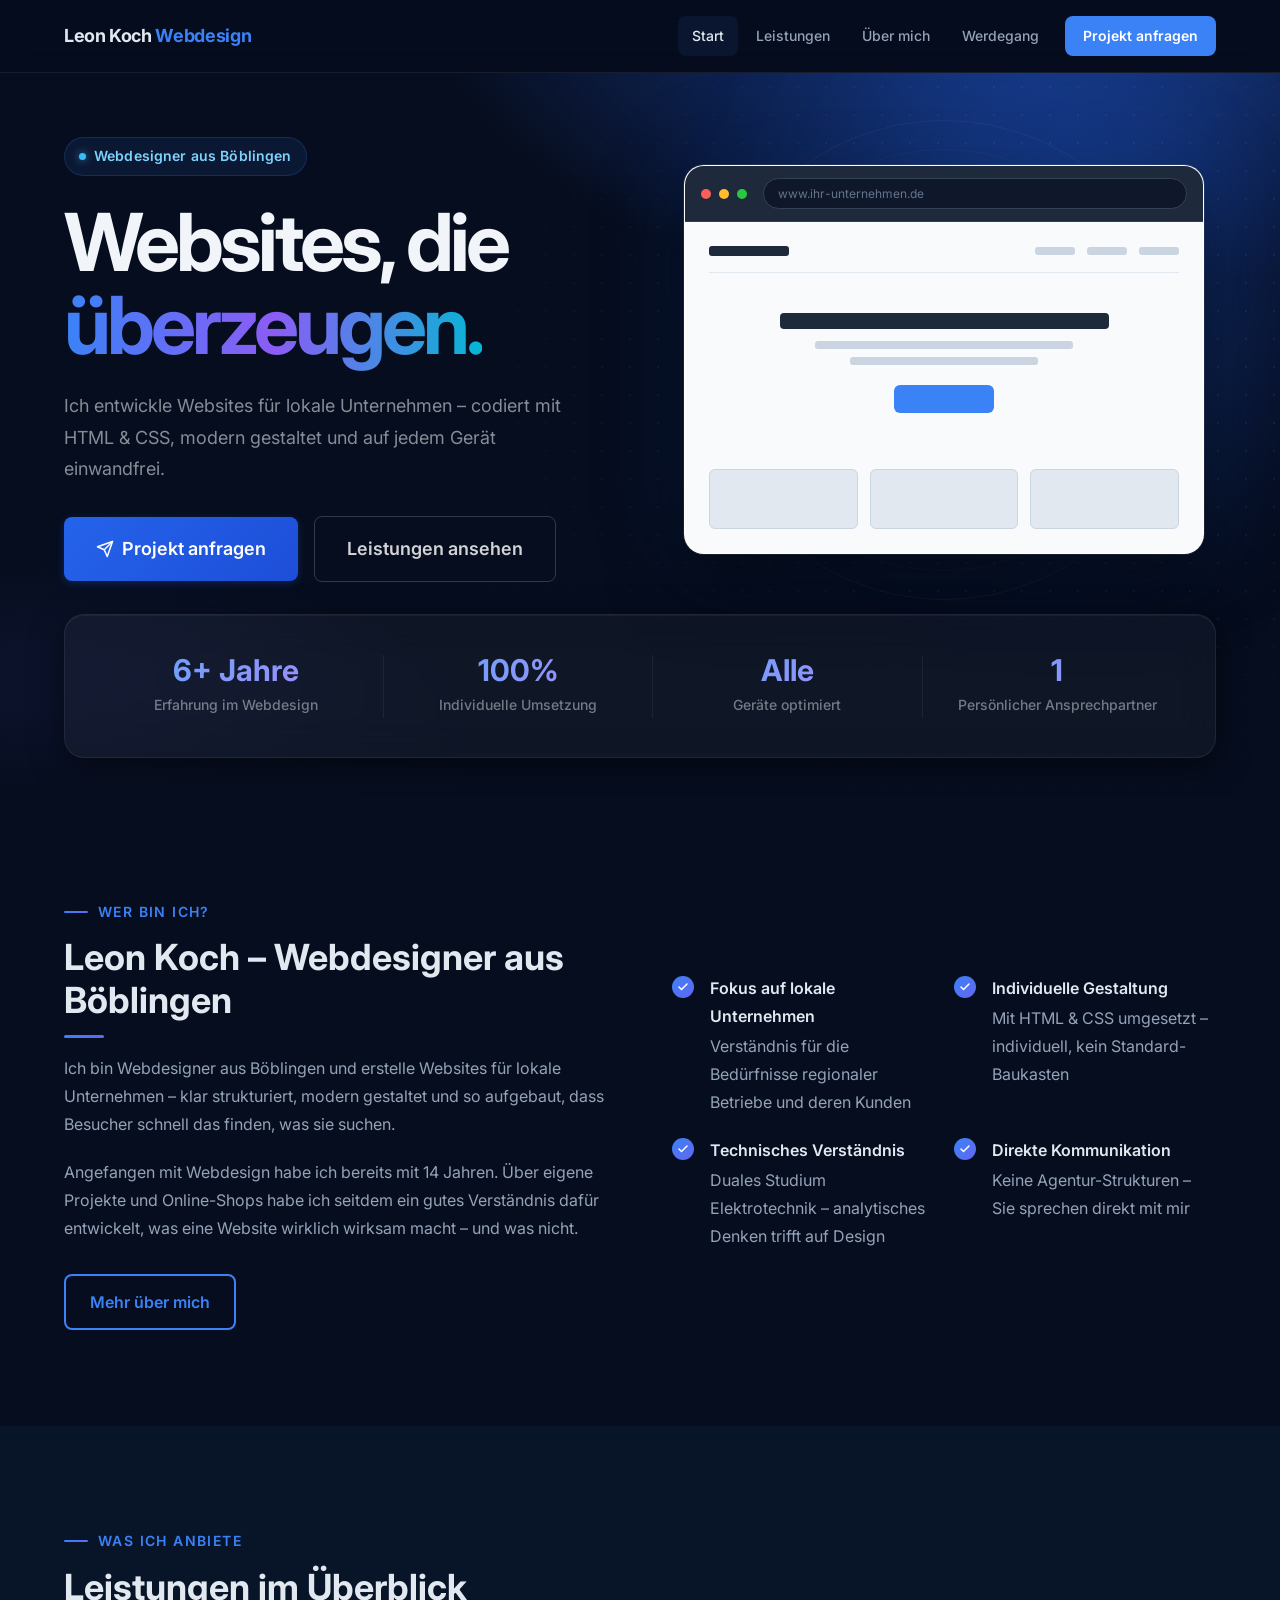
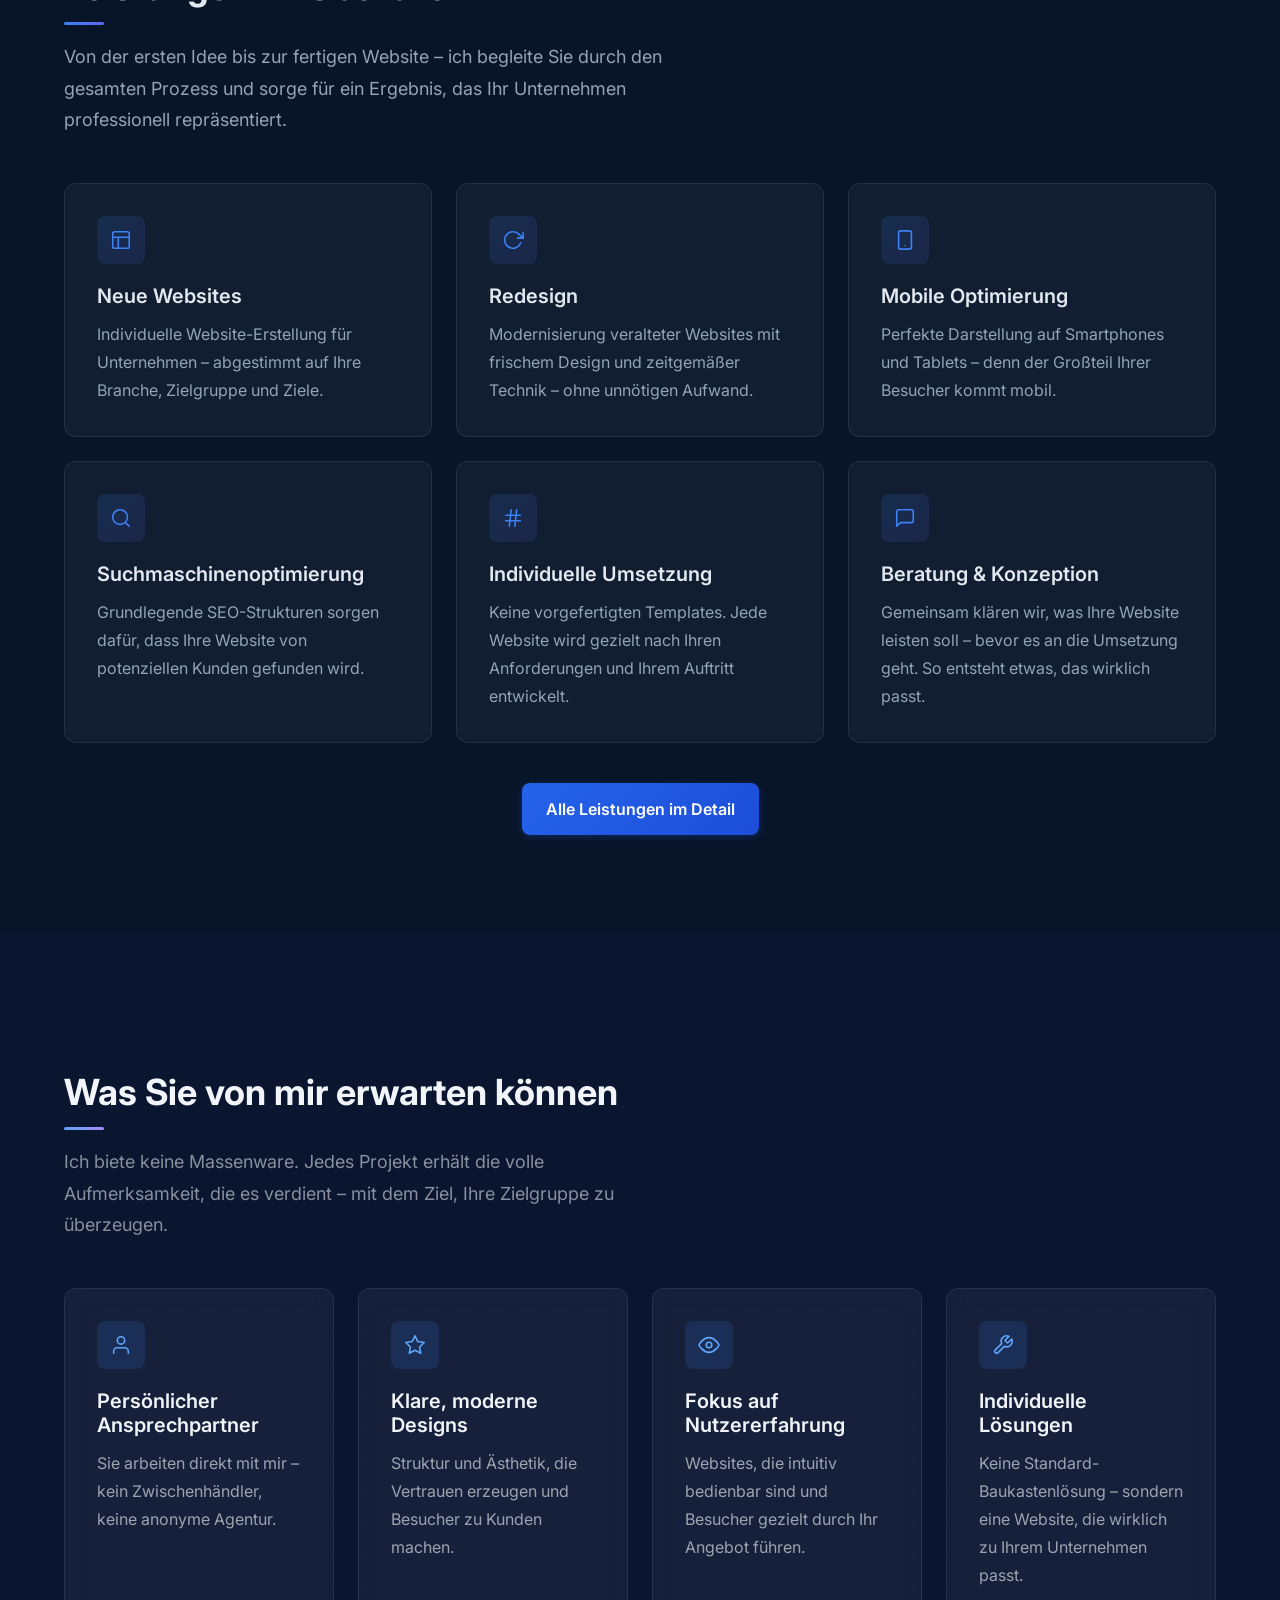
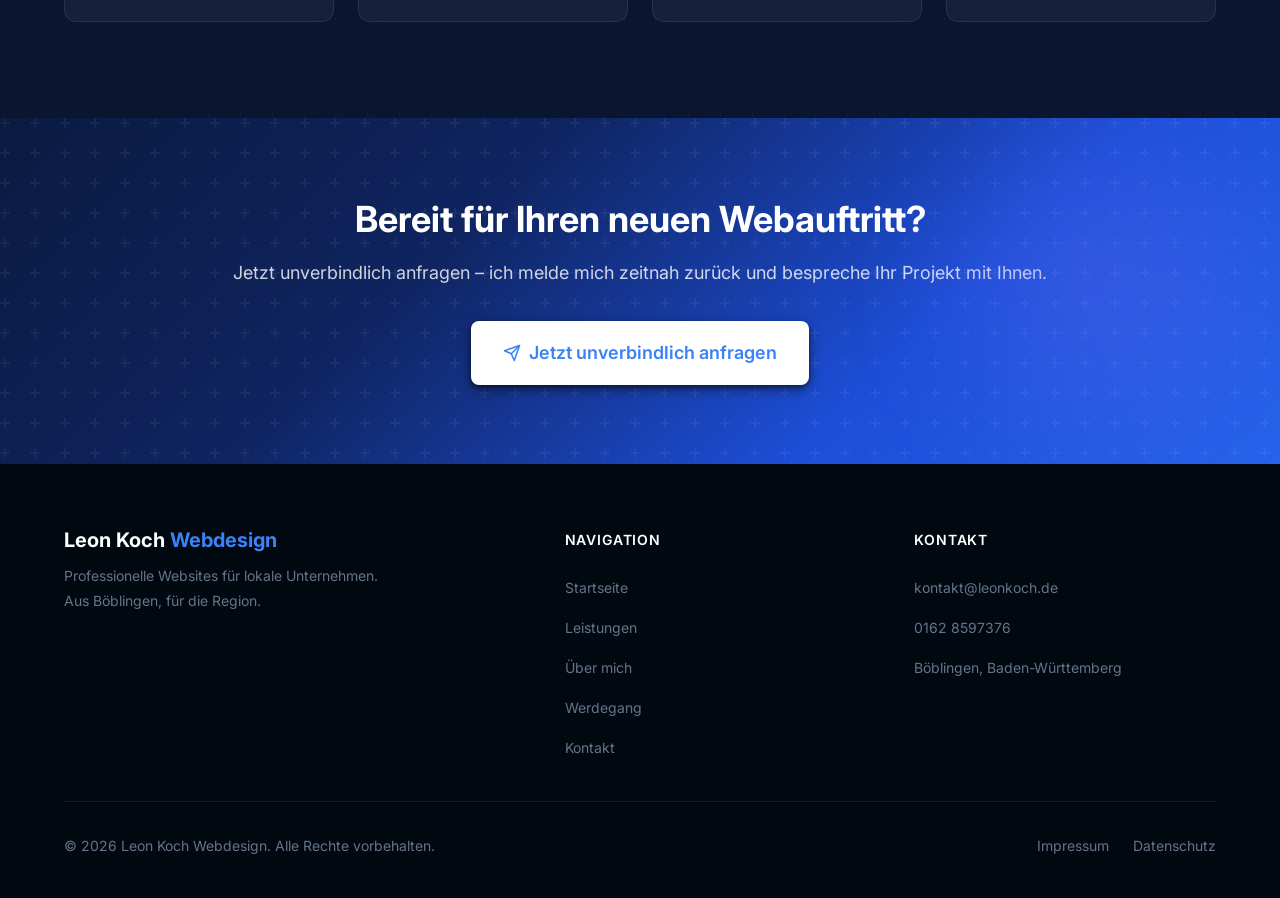
==== index.html @ 3aabf352 "Legal cleanup, soften marketing claims, update footer year Impressum: - TMG -> DDG (§5, §7, §§8-10) " ====
<!DOCTYPE html>
<html lang="de">
<head>
  <meta charset="UTF-8">
  <meta name="viewport" content="width=device-width, initial-scale=1.0">
  <meta name="description" content="Leon Koch Webdesign – Professionelle Websites für lokale Unternehmen aus Böblingen. Individuelle Gestaltung, responsive Design und klare Struktur.">
  <title>Leon Koch Webdesign – Moderne Websites für Unternehmen</title>
  <link rel="preconnect" href="https://fonts.googleapis.com">
  <link rel="preconnect" href="https://fonts.gstatic.com" crossorigin>
  <link href="https://fonts.googleapis.com/css2?family=Inter:wght@400;500;600;700&display=swap" rel="stylesheet">
  <link rel="icon" type="image/svg+xml" href="favicon.svg">
  <link rel="stylesheet" href="css/style.css">
</head>
<body>

  <a href="#main" class="skip-link">Zum Inhalt springen</a>

  <!-- ===== HEADER ===== -->
  <header class="header">
    <div class="container header__inner">
      <a href="index.html" class="header__logo" aria-label="Leon Koch Webdesign – Startseite">
        Leon Koch <span>Webdesign</span>
      </a>

      <input type="checkbox" id="nav-toggle" class="nav-toggle sr-only">
      <label for="nav-toggle" class="nav-toggle-label" aria-label="Navigation öffnen oder schließen">
        <span></span>
        <span></span>
        <span></span>
      </label>

      <nav class="nav" aria-label="Hauptnavigation">
        <ul class="nav__list">
          <li><a href="index.html"       class="nav__link active">Start</a></li>
          <li><a href="leistungen.html"  class="nav__link">Leistungen</a></li>
          <li><a href="ueber-mich.html"  class="nav__link">Über mich</a></li>
          <li><a href="werdegang.html"   class="nav__link">Werdegang</a></li>
          <li><a href="kontakt.html"     class="nav__link nav__link--cta">Projekt anfragen</a></li>
        </ul>
      </nav>
    </div>
  </header>

  <main id="main">

    <!-- ===== HERO ===== -->
    <section class="hero hero--dark" aria-label="Willkommen">
      <div class="hero__orb hero__orb--1" aria-hidden="true"></div>

      <div class="container hero__inner">

        <div class="hero__content">
          <div class="hero__eyebrow">
            <span class="hero__eyebrow-dot"></span>
            Webdesigner aus Böblingen
          </div>
          <h1 class="hero__title">
            Websites, die<br>
            <span class="text-gradient">überzeugen.</span>
          </h1>
          <p class="hero__subtitle">
            Ich entwickle Websites für lokale Unternehmen – codiert mit HTML & CSS,
            modern gestaltet und auf jedem Gerät einwandfrei.
          </p>
          <div class="hero__actions">
            <a href="kontakt.html" class="btn btn--primary btn--lg">
              <svg xmlns="http://www.w3.org/2000/svg" width="18" height="18" viewBox="0 0 24 24" fill="none" stroke="currentColor" stroke-width="2" stroke-linecap="round" stroke-linejoin="round" aria-hidden="true"><line x1="22" y1="2" x2="11" y2="13"></line><polygon points="22 2 15 22 11 13 2 9 22 2"></polygon></svg>
              Projekt anfragen
            </a>
            <a href="leistungen.html" class="btn btn--ghost-light btn--lg">Leistungen ansehen</a>
          </div>
        </div>

        <div class="hero__visual" aria-hidden="true">
          <div class="hero__visual-ring" aria-hidden="true"></div>
          <div class="browser-mockup">
            <div class="browser-bar">
              <span class="browser-dot"></span>
              <span class="browser-dot"></span>
              <span class="browser-dot"></span>
              <span class="browser-url">www.ihr-unternehmen.de</span>
            </div>
            <div class="browser-content">
              <div class="mock-nav">
                <div class="mock-logo"></div>
                <div class="mock-nav-links">
                  <div class="mock-nav-link"></div>
                  <div class="mock-nav-link"></div>
                  <div class="mock-nav-link"></div>
                </div>
              </div>
              <div class="mock-hero-area">
                <div class="mock-headline"></div>
                <div class="mock-subline"></div>
                <div class="mock-subline-short"></div>
                <div class="mock-btn"></div>
              </div>
              <div class="mock-cards">
                <div class="mock-card"></div>
                <div class="mock-card"></div>
                <div class="mock-card"></div>
              </div>
            </div>
          </div>
        </div>

      </div>

      <div class="container">
        <div class="stats-bar stats-bar--dark">
          <div class="stat">
            <div class="stat__number">6+ Jahre</div>
            <div class="stat__label">Erfahrung im Webdesign</div>
          </div>
          <div class="stat">
            <div class="stat__number" data-counter="100" data-suffix="%">100%</div>
            <div class="stat__label">Individuelle Umsetzung</div>
          </div>
          <div class="stat">
            <div class="stat__number">Alle</div>
            <div class="stat__label">Geräte optimiert</div>
          </div>
          <div class="stat">
            <div class="stat__number" data-counter="1">1</div>
            <div class="stat__label">Persönlicher Ansprechpartner</div>
          </div>
        </div>
      </div>
    </section>


    <!-- ===== KURZVORSTELLUNG ===== -->
    <section class="section" aria-label="Über Leon Koch">
      <div class="container">
        <div style="display:grid; grid-template-columns:1fr 1fr; gap:var(--sp-16); align-items:center;">

          <div>
            <span class="section-label">Wer bin ich?</span>
            <h2 class="section-title">Leon Koch – Webdesigner aus Böblingen</h2>
            <p style="margin-bottom:var(--sp-5);">
              Ich bin Webdesigner aus Böblingen und erstelle Websites für lokale Unternehmen –
              klar strukturiert, modern gestaltet und so aufgebaut, dass Besucher schnell das finden,
              was sie suchen.
            </p>
            <p style="margin-bottom:var(--sp-8);">
              Angefangen mit Webdesign habe ich bereits mit 14 Jahren. Über eigene Projekte und
              Online-Shops habe ich seitdem ein gutes Verständnis dafür entwickelt, was eine Website
              wirklich wirksam macht – und was nicht.
            </p>
            <a href="ueber-mich.html" class="btn btn--outline">Mehr über mich</a>
          </div>

          <div>
            <div class="feature-list">
              <div class="feature-item">
                <div class="feature-item__check" aria-hidden="true">
                  <svg xmlns="http://www.w3.org/2000/svg" viewBox="0 0 24 24" fill="none" stroke="currentColor" stroke-width="3" stroke-linecap="round" stroke-linejoin="round"><polyline points="20 6 9 17 4 12"></polyline></svg>
                </div>
                <div class="feature-item__text">
                  <span class="feature-item__title">Fokus auf lokale Unternehmen</span>
                  Verständnis für die Bedürfnisse regionaler Betriebe und deren Kunden
                </div>
              </div>
              <div class="feature-item">
                <div class="feature-item__check" aria-hidden="true">
                  <svg xmlns="http://www.w3.org/2000/svg" viewBox="0 0 24 24" fill="none" stroke="currentColor" stroke-width="3" stroke-linecap="round" stroke-linejoin="round"><polyline points="20 6 9 17 4 12"></polyline></svg>
                </div>
                <div class="feature-item__text">
                  <span class="feature-item__title">Individuelle Gestaltung</span>
                  Mit HTML & CSS umgesetzt – individuell, kein Standard-Baukasten
                </div>
              </div>
              <div class="feature-item">
                <div class="feature-item__check" aria-hidden="true">
                  <svg xmlns="http://www.w3.org/2000/svg" viewBox="0 0 24 24" fill="none" stroke="currentColor" stroke-width="3" stroke-linecap="round" stroke-linejoin="round"><polyline points="20 6 9 17 4 12"></polyline></svg>
                </div>
                <div class="feature-item__text">
                  <span class="feature-item__title">Technisches Verständnis</span>
                  Duales Studium Elektrotechnik – analytisches Denken trifft auf Design
                </div>
              </div>
              <div class="feature-item">
                <div class="feature-item__check" aria-hidden="true">
                  <svg xmlns="http://www.w3.org/2000/svg" viewBox="0 0 24 24" fill="none" stroke="currentColor" stroke-width="3" stroke-linecap="round" stroke-linejoin="round"><polyline points="20 6 9 17 4 12"></polyline></svg>
                </div>
                <div class="feature-item__text">
                  <span class="feature-item__title">Direkte Kommunikation</span>
                  Keine Agentur-Strukturen – Sie sprechen direkt mit mir
                </div>
              </div>
            </div>
          </div>

        </div>
      </div>
    </section>


    <!-- ===== LEISTUNGEN ÜBERBLICK ===== -->
    <section class="section section--alt" aria-label="Leistungsübersicht">
      <div class="container">
        <span class="section-label">Was ich anbiete</span>
        <h2 class="section-title">Leistungen im Überblick</h2>
        <p class="section-subtitle">
          Von der ersten Idee bis zur fertigen Website – ich begleite Sie durch den gesamten Prozess
          und sorge für ein Ergebnis, das Ihr Unternehmen professionell repräsentiert.
        </p>

        <div class="card-grid">

          <article class="card">
            <div class="card__icon" aria-hidden="true">
              <svg xmlns="http://www.w3.org/2000/svg" viewBox="0 0 24 24" fill="none" stroke="currentColor" stroke-width="1.75" stroke-linecap="round" stroke-linejoin="round"><rect x="3" y="3" width="18" height="18" rx="2" ry="2"></rect><line x1="3" y1="9" x2="21" y2="9"></line><line x1="9" y1="21" x2="9" y2="9"></line></svg>
            </div>
            <h3 class="card__title">Neue Websites</h3>
            <p class="card__text">Individuelle Website-Erstellung für Unternehmen – abgestimmt auf Ihre Branche, Zielgruppe und Ziele.</p>
          </article>

          <article class="card">
            <div class="card__icon" aria-hidden="true">
              <svg xmlns="http://www.w3.org/2000/svg" viewBox="0 0 24 24" fill="none" stroke="currentColor" stroke-width="1.75" stroke-linecap="round" stroke-linejoin="round"><polyline points="23 4 23 10 17 10"></polyline><path d="M20.49 15a9 9 0 1 1-2.12-9.36L23 10"></path></svg>
            </div>
            <h3 class="card__title">Redesign</h3>
            <p class="card__text">Modernisierung veralteter Websites mit frischem Design und zeitgemäßer Technik – ohne unnötigen Aufwand.</p>
          </article>

          <article class="card">
            <div class="card__icon" aria-hidden="true">
              <svg xmlns="http://www.w3.org/2000/svg" viewBox="0 0 24 24" fill="none" stroke="currentColor" stroke-width="1.75" stroke-linecap="round" stroke-linejoin="round"><rect x="5" y="2" width="14" height="20" rx="2" ry="2"></rect><line x1="12" y1="18" x2="12.01" y2="18"></line></svg>
            </div>
            <h3 class="card__title">Mobile Optimierung</h3>
            <p class="card__text">Perfekte Darstellung auf Smartphones und Tablets – denn der Großteil Ihrer Besucher kommt mobil.</p>
          </article>

          <article class="card">
            <div class="card__icon" aria-hidden="true">
              <svg xmlns="http://www.w3.org/2000/svg" viewBox="0 0 24 24" fill="none" stroke="currentColor" stroke-width="1.75" stroke-linecap="round" stroke-linejoin="round"><circle cx="11" cy="11" r="8"></circle><line x1="21" y1="21" x2="16.65" y2="16.65"></line></svg>
            </div>
            <h3 class="card__title">Suchmaschinenoptimierung</h3>
            <p class="card__text">Grundlegende SEO-Strukturen sorgen dafür, dass Ihre Website von potenziellen Kunden gefunden wird.</p>
          </article>

          <article class="card">
            <div class="card__icon" aria-hidden="true">
              <svg xmlns="http://www.w3.org/2000/svg" viewBox="0 0 24 24" fill="none" stroke="currentColor" stroke-width="1.75" stroke-linecap="round" stroke-linejoin="round"><line x1="4" y1="9" x2="20" y2="9"></line><line x1="4" y1="15" x2="20" y2="15"></line><line x1="10" y1="3" x2="8" y2="21"></line><line x1="16" y1="3" x2="14" y2="21"></line></svg>
            </div>
            <h3 class="card__title">Individuelle Umsetzung</h3>
            <p class="card__text">Keine vorgefertigten Templates. Jede Website wird gezielt nach Ihren Anforderungen und Ihrem Auftritt entwickelt.</p>
          </article>

          <article class="card">
            <div class="card__icon" aria-hidden="true">
              <svg xmlns="http://www.w3.org/2000/svg" viewBox="0 0 24 24" fill="none" stroke="currentColor" stroke-width="1.75" stroke-linecap="round" stroke-linejoin="round"><path d="M21 15a2 2 0 0 1-2 2H7l-4 4V5a2 2 0 0 1 2-2h14a2 2 0 0 1 2 2z"></path></svg>
            </div>
            <h3 class="card__title">Beratung & Konzeption</h3>
            <p class="card__text">Gemeinsam klären wir, was Ihre Website leisten soll – bevor es an die Umsetzung geht. So entsteht etwas, das wirklich passt.</p>
          </article>

        </div>

        <div style="text-align:center; margin-top:var(--sp-10);">
          <a href="leistungen.html" class="btn btn--primary">Alle Leistungen im Detail</a>
        </div>

      </div>
    </section>


    <!-- ===== WARUM ICH ===== -->
    <section class="section section--dark" aria-label="Warum Leon Koch Webdesign">
      <div class="container">
        <span class="section-label">Warum mit mir arbeiten</span>
        <h2 class="section-title">Was Sie von mir erwarten können</h2>
        <p class="section-subtitle">
          Ich biete keine Massenware. Jedes Projekt erhält die volle Aufmerksamkeit, die es verdient –
          mit dem Ziel, Ihre Zielgruppe zu überzeugen.
        </p>

        <div class="card-grid card-grid--4">

          <article class="card">
            <div class="card__icon" aria-hidden="true">
              <svg xmlns="http://www.w3.org/2000/svg" viewBox="0 0 24 24" fill="none" stroke="currentColor" stroke-width="1.75" stroke-linecap="round" stroke-linejoin="round"><path d="M20 21v-2a4 4 0 0 0-4-4H8a4 4 0 0 0-4 4v2"></path><circle cx="12" cy="7" r="4"></circle></svg>
            </div>
            <h3 class="card__title">Persönlicher Ansprechpartner</h3>
            <p class="card__text">Sie arbeiten direkt mit mir – kein Zwischenhändler, keine anonyme Agentur.</p>
          </article>

          <article class="card">
            <div class="card__icon" aria-hidden="true">
              <svg xmlns="http://www.w3.org/2000/svg" viewBox="0 0 24 24" fill="none" stroke="currentColor" stroke-width="1.75" stroke-linecap="round" stroke-linejoin="round"><polygon points="12 2 15.09 8.26 22 9.27 17 14.14 18.18 21.02 12 17.77 5.82 21.02 7 14.14 2 9.27 8.91 8.26 12 2"></polygon></svg>
            </div>
            <h3 class="card__title">Klare, moderne Designs</h3>
            <p class="card__text">Struktur und Ästhetik, die Vertrauen erzeugen und Besucher zu Kunden machen.</p>
          </article>

          <article class="card">
            <div class="card__icon" aria-hidden="true">
              <svg xmlns="http://www.w3.org/2000/svg" viewBox="0 0 24 24" fill="none" stroke="currentColor" stroke-width="1.75" stroke-linecap="round" stroke-linejoin="round"><path d="M1 12s4-8 11-8 11 8 11 8-4 8-11 8-11-8-11-8z"></path><circle cx="12" cy="12" r="3"></circle></svg>
            </div>
            <h3 class="card__title">Fokus auf Nutzererfahrung</h3>
            <p class="card__text">Websites, die intuitiv bedienbar sind und Besucher gezielt durch Ihr Angebot führen.</p>
          </article>

          <article class="card">
            <div class="card__icon" aria-hidden="true">
              <svg xmlns="http://www.w3.org/2000/svg" viewBox="0 0 24 24" fill="none" stroke="currentColor" stroke-width="1.75" stroke-linecap="round" stroke-linejoin="round"><path d="M14.7 6.3a1 1 0 0 0 0 1.4l1.6 1.6a1 1 0 0 0 1.4 0l3.77-3.77a6 6 0 0 1-7.94 7.94l-6.91 6.91a2.12 2.12 0 0 1-3-3l6.91-6.91a6 6 0 0 1 7.94-7.94l-3.76 3.76z"></path></svg>
            </div>
            <h3 class="card__title">Individuelle Lösungen</h3>
            <p class="card__text">Keine Standard-Baukastenlösung – sondern eine Website, die wirklich zu Ihrem Unternehmen passt.</p>
          </article>

        </div>
      </div>
    </section>


    <!-- ===== CTA ===== -->
    <section class="cta-section" aria-label="Jetzt anfragen">
      <div class="container cta-section__inner">
        <h2>Bereit für Ihren neuen Webauftritt?</h2>
        <p>Jetzt unverbindlich anfragen – ich melde mich zeitnah zurück und bespreche Ihr Projekt mit Ihnen.</p>
        <a href="kontakt.html" class="btn btn--white btn--lg">
          <svg xmlns="http://www.w3.org/2000/svg" width="18" height="18" viewBox="0 0 24 24" fill="none" stroke="currentColor" stroke-width="2" stroke-linecap="round" stroke-linejoin="round" aria-hidden="true"><line x1="22" y1="2" x2="11" y2="13"></line><polygon points="22 2 15 22 11 13 2 9 22 2"></polygon></svg>
          Jetzt unverbindlich anfragen
        </a>
      </div>
    </section>

  </main>


  <!-- ===== FOOTER ===== -->
  <footer class="footer" aria-label="Seitenfu&szlig;">
    <div class="container">
      <div class="footer__inner">

        <div class="footer__brand">
          <h3>Leon Koch <span>Webdesign</span></h3>
          <p>Professionelle Websites für lokale Unternehmen. Aus Böblingen, für die Region.</p>
        </div>

        <div>
          <p class="footer__col-title">Navigation</p>
          <ul class="footer__links">
            <li><a href="index.html"      class="footer__link">Startseite</a></li>
            <li><a href="leistungen.html" class="footer__link">Leistungen</a></li>
            <li><a href="ueber-mich.html" class="footer__link">Über mich</a></li>
            <li><a href="werdegang.html"  class="footer__link">Werdegang</a></li>
            <li><a href="kontakt.html"    class="footer__link">Kontakt</a></li>
          </ul>
        </div>

        <div>
          <p class="footer__col-title">Kontakt</p>
          <ul class="footer__links">
            <li><a href="mailto:kontakt@leonkoch.de" class="footer__link">kontakt@leonkoch.de</a></li>
            <li><a href="tel:+491628597376"         class="footer__link">0162 8597376</a></li>
            <li><span class="footer__link">Böblingen, Baden-Württemberg</span></li>
          </ul>
        </div>

      </div>

      <div class="footer__bottom">
        <p class="footer__copy">&copy; 2026 Leon Koch Webdesign. Alle Rechte vorbehalten.</p>
        <nav class="footer__legal" aria-label="Rechtliches">
          <a href="impressum.html">Impressum</a>
          <a href="datenschutz.html">Datenschutz</a>
        </nav>
      </div>
    </div>
  </footer>

  <script src="js/main.js" defer></script>
</body>
</html>
---- css/style.css ----
/* ============================================================
   Leon Koch Webdesign – Hauptstylesheet
   Design-System: Minimalist Professional, Inter, Blue Accent
   ============================================================ */

/* ---------- Custom Properties (Design Tokens) ---------- */
:root {
  /* Colors */
  --clr-white:        #ffffff;
  --clr-bg:           #060d1e;
  --clr-bg-section:   #0a1530;
  --clr-text:         #e2e8f0;
  --clr-text-muted:   #94a3b8;
  --clr-text-light:   #4e6585;
  --clr-accent:       #3b82f6;
  --clr-accent-hover: #2563eb;
  --clr-accent-light: rgba(59,130,246,.12);
  --clr-accent-border:rgba(59,130,246,.3);
  --clr-border:       rgba(255,255,255,.09);
  --clr-footer-bg:    #020810;
  --clr-footer-text:  #64748b;
  --clr-success:      #22c55e;

  /* Typography */
  --font:             'Inter', system-ui, -apple-system, sans-serif;

  /* Font scale (Major Third) */
  --fs-xs:   0.75rem;
  --fs-sm:   0.875rem;
  --fs-base: 1rem;
  --fs-lg:   1.125rem;
  --fs-xl:   1.25rem;
  --fs-2xl:  1.5rem;
  --fs-3xl:  1.875rem;
  --fs-4xl:  2.25rem;
  --fs-5xl:  3rem;
  --fs-6xl:  3.75rem;

  /* Weights */
  --fw-normal:   400;
  --fw-medium:   500;
  --fw-semibold: 600;
  --fw-bold:     700;

  /* Line heights */
  --lh-tight:   1.2;
  --lh-normal:  1.5;
  --lh-relaxed: 1.75;

  /* Spacing (8pt grid) */
  --sp-1:  0.25rem;
  --sp-2:  0.5rem;
  --sp-3:  0.75rem;
  --sp-4:  1rem;
  --sp-5:  1.25rem;
  --sp-6:  1.5rem;
  --sp-8:  2rem;
  --sp-10: 2.5rem;
  --sp-12: 3rem;
  --sp-16: 4rem;
  --sp-20: 5rem;
  --sp-24: 6rem;

  /* Borders & Radius */
  --radius-sm:   4px;
  --radius:      8px;
  --radius-lg:   12px;
  --radius-xl:   20px;
  --radius-full: 9999px;

  /* Shadows */
  --shadow-sm:  0 1px 3px rgba(0,0,0,.45),  0 1px 2px rgba(0,0,0,.3);
  --shadow:     0 4px 12px rgba(0,0,0,.5),  0 2px 4px rgba(0,0,0,.35);
  --shadow-md:  0 8px 24px rgba(0,0,0,.55), 0 4px 8px rgba(0,0,0,.4);
  --shadow-lg:  0 20px 40px rgba(0,0,0,.65), 0 8px 16px rgba(0,0,0,.45);

  /* Transitions */
  --tr: 180ms ease;
  --tr-slow: 320ms ease;

  /* Layout */
  --max-w: 1200px;
  --gutter: 1.5rem;
}

/* ---------- Reset ---------- */
*, *::before, *::after { box-sizing: border-box; margin: 0; padding: 0; }
html { scroll-behavior: smooth; font-size: 16px; }
body {
  font-family: var(--font);
  font-size: var(--fs-base);
  line-height: var(--lh-relaxed);
  color: var(--clr-text);
  background: var(--clr-bg);
  -webkit-font-smoothing: antialiased;
  -moz-osx-font-smoothing: grayscale;
}
img, svg { display: block; max-width: 100%; }
a { color: inherit; text-decoration: none; }
ul { list-style: none; }
select option {
  background: #0e1a35;
  color: #e2e8f0;
}
button, input, textarea, select {
  font: inherit;
  border: none;
  background: none;
  outline: none;
}
button { cursor: pointer; }

/* ---------- Accessibility ---------- */
:focus-visible {
  outline: 2px solid var(--clr-accent);
  outline-offset: 3px;
  border-radius: var(--radius-sm);
}
.sr-only {
  position: absolute;
  width: 1px; height: 1px;
  padding: 0; margin: -1px;
  overflow: hidden;
  clip: rect(0,0,0,0);
  white-space: nowrap;
  border: 0;
}

/* ---------- Container ---------- */
.container {
  width: 100%;
  max-width: var(--max-w);
  margin-inline: auto;
  padding-inline: var(--gutter);
}

/* ---------- Typography ---------- */
h1, h2, h3, h4 {
  font-weight: var(--fw-bold);
  line-height: var(--lh-tight);
  color: var(--clr-text);
}
h1 { font-size: clamp(var(--fs-3xl), 5vw, var(--fs-5xl)); }
h2 { font-size: clamp(var(--fs-2xl), 3vw, var(--fs-4xl)); }
h3 { font-size: var(--fs-xl); }
h4 { font-size: var(--fs-lg); }
p { color: var(--clr-text-muted); line-height: var(--lh-relaxed); }

.section-label {
  display: inline-flex;
  align-items: center;
  gap: 10px;
  font-size: var(--fs-sm);
  font-weight: var(--fw-semibold);
  letter-spacing: 0.1em;
  text-transform: uppercase;
  color: var(--clr-accent);
  margin-bottom: var(--sp-3);
}
.section-label::before {
  content: '';
  display: block;
  width: 24px;
  height: 2px;
  background: linear-gradient(90deg, var(--clr-accent), #6366f1);
  border-radius: 2px;
  flex-shrink: 0;
}
.section-title { margin-bottom: var(--sp-4); }
.section-subtitle {
  font-size: var(--fs-lg);
  color: var(--clr-text-muted);
  max-width: 56ch;
  margin-bottom: var(--sp-12);
}

/* ---------- Buttons ---------- */
.btn {
  display: inline-flex;
  align-items: center;
  gap: var(--sp-2);
  padding: 0.75rem 1.5rem;
  font-size: var(--fs-base);
  font-weight: var(--fw-semibold);
  border-radius: var(--radius);
  transition: background var(--tr), color var(--tr), box-shadow var(--tr), transform var(--tr);
  white-space: nowrap;
  min-height: 48px;
}
.btn:active { transform: scale(0.98); }

.btn--primary {
  background: var(--clr-accent);
  color: var(--clr-white);
  box-shadow: 0 2px 8px rgba(37,99,235,.25);
}
.btn--primary:hover {
  background: var(--clr-accent-hover);
  box-shadow: 0 4px 16px rgba(37,99,235,.35);
}
.btn--outline {
  background: transparent;
  color: var(--clr-accent);
  border: 2px solid var(--clr-accent);
}
.btn--outline:hover {
  background: var(--clr-accent-light);
}
.btn--ghost {
  background: transparent;
  color: var(--clr-text-muted);
  border: 2px solid var(--clr-border);
}
.btn--ghost:hover {
  background: var(--clr-bg);
  border-color: var(--clr-text-light);
  color: var(--clr-text);
}
.btn--ghost-light {
  background: transparent;
  color: rgba(255,255,255,.82);
  border: 1.5px solid rgba(255,255,255,.18);
}
.btn--ghost-light:hover {
  background: rgba(255,255,255,.09);
  border-color: rgba(255,255,255,.4);
  color: var(--clr-white);
}
.btn--lg { padding: 1rem 2rem; font-size: var(--fs-lg); min-height: 56px; }

/* ---------- Header / Navigation ---------- */
.header {
  position: sticky;
  top: 0;
  z-index: 100;
  background: rgba(6,13,30,.92);
  backdrop-filter: blur(12px);
  -webkit-backdrop-filter: blur(12px);
  border-bottom: 1px solid rgba(255,255,255,.07);
}
.header__inner {
  display: flex;
  align-items: center;
  justify-content: space-between;
  height: 72px;
  gap: var(--sp-8);
}

.header__logo {
  flex-shrink: 0;
  font-size: var(--fs-lg);
  font-weight: var(--fw-bold);
  color: var(--clr-text);
  letter-spacing: -0.02em;
}
.header__logo span { color: var(--clr-accent); }

/* Desktop Nav */
.nav__list {
  display: flex;
  align-items: center;
  gap: var(--sp-1);
}
.nav__link {
  display: inline-flex;
  align-items: center;
  padding: 0.5rem 0.875rem;
  font-size: var(--fs-sm);
  font-weight: var(--fw-medium);
  color: var(--clr-text-muted);
  border-radius: var(--radius);
  transition: color var(--tr), background var(--tr);
}
.nav__link:hover,
.nav__link.active {
  color: var(--clr-text);
  background: var(--clr-bg-section);
}
.nav__link--cta {
  background: var(--clr-accent);
  color: var(--clr-white) !important;
  padding: 0.5rem 1.125rem;
  margin-left: var(--sp-2);
  font-weight: var(--fw-semibold);
}
.nav__link--cta:hover {
  background: var(--clr-accent-hover) !important;
}

/* Hamburger (mobile) */
.nav-toggle { display: none; }
.nav-toggle-label {
  display: none;
  flex-direction: column;
  gap: 5px;
  cursor: pointer;
  padding: var(--sp-2);
  border-radius: var(--radius);
}
.nav-toggle-label span {
  display: block;
  width: 22px;
  height: 2px;
  background: var(--clr-text);
  border-radius: 2px;
  transition: transform var(--tr), opacity var(--tr);
}

/* ---------- Sections ---------- */
.section {
  padding-block: var(--sp-24);
}
.section--alt {
  position: relative;
  overflow: hidden;
  background: #081529;
}
.section--alt > .container { position: relative; z-index: 2; }
.section--accent {
  background: var(--clr-accent);
  color: var(--clr-white);
}
.section--accent h2,
.section--accent p,
.section--accent .section-label {
  color: var(--clr-white);
}
.section--accent .section-label {
  opacity: .7;
}

/* ---------- Hero ---------- */
.hero {
  padding-block: clamp(2.5rem, 5vw, 4rem) clamp(1.5rem, 3vw, 2.5rem);
  overflow: hidden;
}
.hero__inner {
  display: grid;
  grid-template-columns: 1fr 1fr;
  align-items: center;
  gap: var(--sp-16);
  min-height: 440px;
}
.hero__content { max-width: 580px; }
.hero__eyebrow {
  display: inline-flex;
  align-items: center;
  gap: var(--sp-2);
  background: var(--clr-accent-light);
  color: var(--clr-accent);
  font-size: var(--fs-sm);
  font-weight: var(--fw-semibold);
  padding: 0.375rem 0.875rem;
  border-radius: var(--radius-full);
  margin-bottom: var(--sp-6);
  border: 1px solid var(--clr-accent-border);
  letter-spacing: 0.01em;
}
@keyframes pulse-dot {
  0%, 100% { opacity: 1; transform: scale(1); }
  50%       { opacity: .4; transform: scale(.65); }
}
.hero__eyebrow-dot {
  width: 7px; height: 7px;
  background: var(--clr-accent);
  border-radius: 50%;
  animation: pulse-dot 2.4s ease-in-out infinite;
}
@media (prefers-reduced-motion: reduce) {
  .hero__eyebrow-dot { animation: none; }
}
.hero__title {
  font-size: clamp(var(--fs-3xl), 7vw, 5rem);
  line-height: 1.04;
  margin-bottom: var(--sp-6);
  letter-spacing: -0.05em;
}
.hero__title-accent { color: var(--clr-accent); }
.hero__subtitle {
  font-size: var(--fs-lg);
  color: var(--clr-text-muted);
  margin-bottom: var(--sp-8);
  max-width: 48ch;
}
.hero__actions {
  display: flex;
  align-items: center;
  flex-wrap: wrap;
  gap: var(--sp-4);
}
.hero__meta {
  display: flex;
  align-items: center;
  gap: var(--sp-2);
  font-size: var(--fs-sm);
  color: var(--clr-text-muted);
}
.hero__meta-icon { color: var(--clr-text-light); }

/* Hero Visual: Browser Mockup */
.hero__visual {
  position: relative;
  display: flex;
  justify-content: center;
  align-items: center;
}
.browser-mockup {
  width: 100%;
  max-width: 520px;
  background: #ffffff;
  border-radius: var(--radius-xl);
  box-shadow: var(--shadow-lg);
  border: 1px solid var(--clr-border);
  overflow: hidden;
}
.browser-bar {
  background: var(--clr-bg-section);
  padding: 0.75rem 1rem;
  border-bottom: 1px solid var(--clr-border);
  display: flex;
  align-items: center;
  gap: 0.5rem;
}
.browser-dot {
  width: 10px; height: 10px;
  border-radius: 50%;
}
.browser-dot:nth-child(1) { background: #fc5f57; }
.browser-dot:nth-child(2) { background: #febc2e; }
.browser-dot:nth-child(3) { background: #28c840; }
.browser-url {
  flex: 1;
  background: #e2e8f0;
  border: 1px solid #cbd5e1;
  border-radius: var(--radius-full);
  padding: 0.25rem 0.875rem;
  font-size: var(--fs-xs);
  color: var(--clr-text-muted);
  margin-left: 0.5rem;
}
.browser-content {
  padding: 1.5rem;
  min-height: 300px;
  background: #f8fafc;
}
.mock-nav {
  display: flex;
  align-items: center;
  justify-content: space-between;
  margin-bottom: 1.5rem;
  padding-bottom: 1rem;
  border-bottom: 1px solid #e2e8f0;
}
.mock-logo {
  width: 80px; height: 10px;
  background: #1e293b;
  border-radius: 3px;
}
.mock-nav-links {
  display: flex;
  gap: 0.75rem;
}
.mock-nav-link {
  width: 40px; height: 8px;
  background: #cbd5e1;
  border-radius: 3px;
}
.mock-hero-area {
  text-align: center;
  padding: 1rem 0 1.5rem;
}
.mock-headline {
  width: 70%; height: 16px;
  background: #1e293b;
  border-radius: 4px;
  margin: 0 auto 0.75rem;
}
.mock-subline {
  width: 55%; height: 8px;
  background: #cbd5e1;
  border-radius: 3px;
  margin: 0 auto 0.5rem;
}
.mock-subline-short {
  width: 40%; height: 8px;
  background: #cbd5e1;
  border-radius: 3px;
  margin: 0 auto 1.25rem;
}
.mock-btn {
  display: inline-block;
  width: 100px; height: 28px;
  background: var(--clr-accent);
  border-radius: 6px;
}
.mock-cards {
  display: grid;
  grid-template-columns: repeat(3, 1fr);
  gap: 0.75rem;
  margin-top: 1.5rem;
}
.mock-card {
  height: 60px;
  background: #e2e8f0;
  border-radius: 6px;
  border: 1px solid #cbd5e1;
}

/* ---------- Card Grid ---------- */
.card-grid {
  display: grid;
  grid-template-columns: repeat(auto-fit, minmax(280px, 1fr));
  gap: var(--sp-6);
}
.card-grid--2 { grid-template-columns: repeat(auto-fit, minmax(340px, 1fr)); }
.card-grid--4 { grid-template-columns: repeat(auto-fit, minmax(220px, 1fr)); }

.card {
  background: rgba(255,255,255,.04);
  border: 1px solid rgba(255,255,255,.08);
  border-radius: var(--radius-lg);
  padding: var(--sp-8);
  transition: box-shadow var(--tr-slow), transform var(--tr-slow), border-color var(--tr);
}
.card:hover {
  box-shadow: var(--shadow-md);
  transform: translateY(-2px);
  border-color: var(--clr-accent-border);
}
.card__icon {
  width: 48px; height: 48px;
  display: flex;
  align-items: center;
  justify-content: center;
  background: var(--clr-accent-light);
  border-radius: var(--radius);
  margin-bottom: var(--sp-5);
  color: var(--clr-accent);
  flex-shrink: 0;
}
.card__icon svg { width: 22px; height: 22px; }
.card__title {
  font-size: var(--fs-xl);
  font-weight: var(--fw-semibold);
  margin-bottom: var(--sp-3);
  color: var(--clr-text);
}
.card__text {
  font-size: var(--fs-base);
  color: var(--clr-text-muted);
  line-height: var(--lh-relaxed);
}

/* ---------- Feature List ---------- */
.feature-list {
  display: grid;
  grid-template-columns: repeat(auto-fit, minmax(260px, 1fr));
  gap: var(--sp-5);
}
.feature-item {
  display: flex;
  gap: var(--sp-4);
  align-items: flex-start;
}
.feature-item__check {
  width: 22px; height: 22px;
  flex-shrink: 0;
  background: linear-gradient(135deg, var(--clr-accent), #6366f1);
  color: var(--clr-white);
  border-radius: 50%;
  display: flex;
  align-items: center;
  justify-content: center;
  margin-top: 2px;
  flex-shrink: 0;
}
.feature-item__check svg { width: 12px; height: 12px; }
.feature-item__text {
  font-size: var(--fs-base);
  color: var(--clr-text-muted);
  line-height: var(--lh-relaxed);
}
.feature-item__title {
  font-weight: var(--fw-semibold);
  color: var(--clr-text);
  display: block;
  margin-bottom: 2px;
}

/* ---------- Stats ---------- */
.stats-bar {
  display: grid;
  grid-template-columns: repeat(auto-fit, minmax(160px, 1fr));
  gap: var(--sp-6);
  padding: var(--sp-10) var(--sp-12);
  background: rgba(255,255,255,.04);
  border-radius: var(--radius-xl);
  box-shadow: var(--shadow-md);
  border: 1px solid rgba(255,255,255,.08);
  margin-top: var(--sp-8);
}
.stat { text-align: center; }
.stat__number {
  font-size: var(--fs-3xl);
  font-weight: var(--fw-bold);
  color: var(--clr-accent);
  line-height: 1;
  margin-bottom: var(--sp-2);
}
.stat__label {
  font-size: var(--fs-sm);
  color: var(--clr-text-muted);
  font-weight: var(--fw-medium);
}

/* ---------- Profile / Über mich ---------- */
.profile-layout {
  display: grid;
  grid-template-columns: auto 1fr;
  gap: var(--sp-16);
  align-items: start;
}
.profile-image-wrap {
  width: 280px;
  flex-shrink: 0;
}
.profile-image {
  width: 280px;
  aspect-ratio: 3/4;
  background: linear-gradient(135deg, var(--clr-bg-section) 0%, var(--clr-accent-light) 100%);
  border-radius: var(--radius-xl);
  border: 2px solid var(--clr-border);
  display: flex;
  align-items: center;
  justify-content: center;
  overflow: hidden;
  position: relative;
}
.profile-image__placeholder {
  display: flex;
  flex-direction: column;
  align-items: center;
  gap: var(--sp-3);
  color: var(--clr-text-muted);
  font-size: var(--fs-sm);
  font-weight: var(--fw-medium);
}
.profile-image__placeholder svg {
  width: 64px; height: 64px;
  color: var(--clr-text-light);
}
.profile-badge {
  display: inline-flex;
  align-items: center;
  gap: var(--sp-2);
  background: var(--clr-accent-light);
  color: var(--clr-accent);
  font-size: var(--fs-sm);
  font-weight: var(--fw-semibold);
  padding: 0.5rem 1rem;
  border-radius: var(--radius-full);
  border: 1px solid var(--clr-accent-border);
  margin-top: var(--sp-4);
  width: 100%;
  justify-content: center;
}

.prose p { margin-bottom: var(--sp-5); }
.prose p:last-child { margin-bottom: 0; }

/* ---------- Timeline (Werdegang) ---------- */
.timeline {
  position: relative;
  padding-left: var(--sp-10);
}
.timeline::before {
  content: '';
  position: absolute;
  left: 0;
  top: 8px;
  bottom: 0;
  width: 2px;
  background: linear-gradient(to bottom, var(--clr-accent), #6366f1 60%, var(--clr-border));
}
.timeline__item {
  position: relative;
  padding-bottom: var(--sp-12);
}
.timeline__item:last-child { padding-bottom: 0; }
.timeline__item::before {
  content: '';
  position: absolute;
  left: calc(-1 * var(--sp-10) - 6px);
  top: 6px;
  width: 14px; height: 14px;
  background: var(--clr-bg-section);
  border: 2px solid var(--clr-accent);
  border-radius: 50%;
}
.timeline__item--active::before {
  background: linear-gradient(135deg, var(--clr-accent), #6366f1);
  box-shadow: 0 0 0 4px rgba(37,99,235,.12), 0 0 14px rgba(37,99,235,.35);
}
.timeline__period {
  font-size: var(--fs-sm);
  font-weight: var(--fw-semibold);
  color: var(--clr-accent);
  letter-spacing: 0.03em;
  margin-bottom: var(--sp-2);
  text-transform: uppercase;
}
.timeline__title {
  font-size: var(--fs-xl);
  font-weight: var(--fw-semibold);
  color: var(--clr-text);
  margin-bottom: var(--sp-1);
}
.timeline__location {
  font-size: var(--fs-sm);
  color: var(--clr-text-muted);
  margin-bottom: var(--sp-3);
}
.timeline__desc {
  font-size: var(--fs-base);
  color: var(--clr-text-muted);
  max-width: 60ch;
}
.timeline__tag {
  display: inline-flex;
  align-items: center;
  gap: 4px;
  background: var(--clr-accent-light);
  color: var(--clr-accent);
  font-size: var(--fs-xs);
  font-weight: var(--fw-semibold);
  padding: 3px 10px;
  border-radius: var(--radius-full);
  border: 1px solid var(--clr-accent-border);
  margin-top: var(--sp-3);
}

/* ---------- Contact Form ---------- */
.contact-layout {
  display: grid;
  grid-template-columns: 1fr 1.5fr;
  gap: var(--sp-16);
  align-items: start;
}
.contact-info__item {
  display: flex;
  align-items: flex-start;
  gap: var(--sp-4);
  padding: var(--sp-5) 0;
  border-bottom: 1px solid var(--clr-border);
}
.contact-info__item:last-child { border-bottom: none; }
.contact-info__icon {
  width: 40px; height: 40px;
  display: flex;
  align-items: center;
  justify-content: center;
  background: var(--clr-accent-light);
  border-radius: var(--radius);
  color: var(--clr-accent);
  flex-shrink: 0;
}
.contact-info__icon svg { width: 18px; height: 18px; }
.contact-info__label {
  font-size: var(--fs-xs);
  font-weight: var(--fw-semibold);
  color: var(--clr-text-muted);
  text-transform: uppercase;
  letter-spacing: 0.08em;
  margin-bottom: 2px;
}
.contact-info__value {
  font-size: var(--fs-base);
  color: var(--clr-text);
  font-weight: var(--fw-medium);
  text-decoration: none;
  transition: color var(--tr);
}
.contact-info__value:hover { color: var(--clr-accent); }

.form-card {
  background: rgba(255,255,255,.04);
  border: 1px solid rgba(255,255,255,.08);
  border-radius: var(--radius-xl);
  padding: var(--sp-10);
  box-shadow: var(--shadow-sm);
}
.form-group {
  margin-bottom: var(--sp-5);
}
.form-group label {
  display: block;
  font-size: var(--fs-sm);
  font-weight: var(--fw-semibold);
  color: var(--clr-text);
  margin-bottom: var(--sp-2);
}
.form-group label .required {
  color: var(--clr-accent);
  margin-left: 2px;
}
.form-control {
  width: 100%;
  padding: 0.75rem 1rem;
  font-size: var(--fs-base);
  color: var(--clr-text);
  background: rgba(255,255,255,.06);
  border: 1.5px solid rgba(255,255,255,.1);
  border-radius: var(--radius);
  transition: border-color var(--tr), box-shadow var(--tr);
  min-height: 48px;
}
.form-control:focus {
  border-color: var(--clr-accent);
  box-shadow: 0 0 0 3px rgba(37,99,235,.12);
  outline: none;
}
.form-control::placeholder { color: var(--clr-text-light); }
textarea.form-control {
  min-height: 148px;
  resize: vertical;
  line-height: var(--lh-relaxed);
}

/* ---------- CTA Section ---------- */
.cta-section {
  padding-block: var(--sp-20);
  background: var(--clr-accent);
  position: relative;
  overflow: hidden;
}
.cta-section::before {
  content: '';
  position: absolute;
  inset: 0;
  background: url("data:image/svg+xml,%3Csvg width='60' height='60' viewBox='0 0 60 60' xmlns='http://www.w3.org/2000/svg'%3E%3Cg fill='none' fill-rule='evenodd'%3E%3Cg fill='%23ffffff' fill-opacity='0.04'%3E%3Cpath d='M36 34v-4h-2v4h-4v2h4v4h2v-4h4v-2h-4zm0-30V0h-2v4h-4v2h4v4h2V6h4V4h-4zM6 34v-4H4v4H0v2h4v4h2v-4h4v-2H6zM6 4V0H4v4H0v2h4v4h2V6h4V4H6z'/%3E%3C/g%3E%3C/g%3E%3C/svg%3E");
}
.cta-section__inner {
  position: relative;
  text-align: center;
}
.cta-section h2 {
  color: var(--clr-white);
  margin-bottom: var(--sp-4);
}
.cta-section p {
  color: rgba(255,255,255,.8);
  font-size: var(--fs-lg);
  margin-bottom: var(--sp-8);
}
.btn--white {
  background: var(--clr-white);
  color: var(--clr-accent);
  font-weight: var(--fw-semibold);
  box-shadow: var(--shadow);
}
.btn--white:hover {
  background: var(--clr-bg);
  box-shadow: var(--shadow-md);
}

/* ---------- Leistungen Detail ---------- */
.service-detail {
  display: grid;
  gap: var(--sp-6);
}
.service-card {
  background: rgba(255,255,255,.04);
  border: 1px solid rgba(255,255,255,.08);
  border-radius: var(--radius-lg);
  padding: var(--sp-8) var(--sp-10);
  display: grid;
  grid-template-columns: auto 1fr;
  gap: var(--sp-8);
  align-items: start;
  transition: box-shadow var(--tr-slow), border-color var(--tr);
}
.service-card:hover {
  box-shadow: var(--shadow-md);
  border-color: var(--clr-accent-border);
}
.service-card__number {
  font-size: var(--fs-4xl);
  font-weight: var(--fw-bold);
  background: linear-gradient(135deg, rgba(37,99,235,.22) 0%, rgba(99,102,241,.18) 100%);
  -webkit-background-clip: text;
  -webkit-text-fill-color: transparent;
  background-clip: text;
  line-height: 1;
  user-select: none;
  letter-spacing: -0.04em;
  min-width: 60px;
  transition: background var(--tr-slow);
}
.service-card:hover .service-card__number {
  background: linear-gradient(135deg, #3b82f6 0%, #8b5cf6 100%);
  -webkit-background-clip: text;
  background-clip: text;
}
.service-card__title {
  font-size: var(--fs-2xl);
  font-weight: var(--fw-bold);
  margin-bottom: var(--sp-3);
}
.service-card__text {
  color: var(--clr-text-muted);
  line-height: var(--lh-relaxed);
  margin-bottom: var(--sp-4);
}
.service-card__bullets {
  display: flex;
  flex-wrap: wrap;
  gap: var(--sp-2);
}
.service-bullet {
  display: inline-flex;
  align-items: center;
  gap: 4px;
  font-size: var(--fs-sm);
  color: var(--clr-accent);
  background: var(--clr-accent-light);
  padding: 4px 12px;
  border-radius: var(--radius-full);
  font-weight: var(--fw-medium);
  border: 1px solid var(--clr-accent-border);
}

/* ---------- Page Hero (Subpages) ---------- */
.page-hero {
  padding-block: var(--sp-16) var(--sp-12);
  border-bottom: 1px solid var(--clr-border);
  background: #0e1d40;
  border-bottom: none;
  position: relative;
  overflow: hidden;
}
.page-hero::after {
  content: '';
  position: absolute;
  inset: 0;
  background: radial-gradient(ellipse 70% 100% at 95% 50%, rgba(37,99,235,.25) 0%, transparent 60%);
  pointer-events: none;
}
.page-hero__breadcrumb {
  display: flex;
  align-items: center;
  gap: var(--sp-2);
  font-size: var(--fs-sm);
  color: var(--clr-text-muted);
  margin-bottom: var(--sp-5);
}
.page-hero__breadcrumb a {
  color: var(--clr-accent);
  transition: opacity var(--tr);
}
.page-hero__breadcrumb a:hover { opacity: .7; }
.page-hero__breadcrumb span { color: var(--clr-text-light); }
.page-hero__title { margin-bottom: var(--sp-4); }
.page-hero__subtitle {
  font-size: var(--fs-lg);
  color: var(--clr-text-muted);
  max-width: 56ch;
}

/* ---------- Footer ---------- */
.footer {
  background: var(--clr-footer-bg);
  color: var(--clr-footer-text);
  padding-block: var(--sp-16) var(--sp-10);
}
.footer__inner {
  display: grid;
  grid-template-columns: 1.5fr repeat(2, 1fr);
  gap: var(--sp-12);
  padding-bottom: var(--sp-10);
  border-bottom: 1px solid rgba(255,255,255,.08);
  margin-bottom: var(--sp-8);
}
.footer__brand h3 {
  font-size: var(--fs-xl);
  color: var(--clr-white);
  margin-bottom: var(--sp-3);
}
.footer__brand h3 span { color: var(--clr-accent); }
.footer__brand p {
  font-size: var(--fs-sm);
  color: var(--clr-footer-text);
  max-width: 36ch;
  line-height: var(--lh-relaxed);
}
.footer__col-title {
  font-size: var(--fs-sm);
  font-weight: var(--fw-semibold);
  color: var(--clr-white);
  letter-spacing: 0.06em;
  text-transform: uppercase;
  margin-bottom: var(--sp-5);
}
.footer__links {
  display: flex;
  flex-direction: column;
  gap: var(--sp-3);
}
.footer__link {
  font-size: var(--fs-sm);
  color: var(--clr-footer-text);
  transition: color var(--tr);
}
.footer__link:hover { color: var(--clr-white); }
.footer__bottom {
  display: flex;
  justify-content: space-between;
  align-items: center;
  flex-wrap: wrap;
  gap: var(--sp-3);
}
.footer__copy {
  font-size: var(--fs-sm);
  color: var(--clr-footer-text);
}
.footer__legal {
  display: flex;
  gap: var(--sp-6);
}
.footer__legal a {
  font-size: var(--fs-sm);
  color: var(--clr-footer-text);
  transition: color var(--tr);
}
.footer__legal a:hover { color: var(--clr-white); }

/* ---------- Divider ---------- */
.divider {
  border: none;
  border-top: 1px solid var(--clr-border);
  margin-block: var(--sp-12);
}

/* ---------- Skip Link ---------- */
.skip-link {
  position: absolute;
  top: -100%;
  left: var(--sp-4);
  background: var(--clr-accent);
  color: var(--clr-white);
  padding: 0.5rem 1rem;
  border-radius: var(--radius);
  font-weight: var(--fw-semibold);
  font-size: var(--fs-sm);
  z-index: 9999;
  transition: top 0.1s;
}
.skip-link:focus { top: var(--sp-4); }

/* ---------- Utilities ---------- */
.text-center  { text-align: center; }
.text-accent  { color: var(--clr-accent); }
.mt-8  { margin-top: var(--sp-8); }
.mt-12 { margin-top: var(--sp-12); }
.mb-4  { margin-bottom: var(--sp-4); }
.mb-8  { margin-bottom: var(--sp-8); }
.mb-12 { margin-bottom: var(--sp-12); }

/* ============================================================
   VISUAL ENHANCEMENTS
   ============================================================ */


/* ---------- Header scrolled state ---------- */
.header--scrolled {
  box-shadow: 0 4px 20px rgba(0,0,0,.5);
}

/* ---------- Gradient text (animated) ---------- */
.text-gradient {
  background: linear-gradient(90deg, #3b82f6 0%, #8b5cf6 25%, #06b6d4 50%, #8b5cf6 75%, #3b82f6 100%);
  background-size: 200% auto;
  -webkit-background-clip: text;
  -webkit-text-fill-color: transparent;
  background-clip: text;
  animation: gradient-flow 5s linear infinite;
}
@keyframes gradient-flow {
  0%   { background-position: 0%   center; }
  100% { background-position: 200% center; }
}
@media (prefers-reduced-motion: reduce) {
  .text-gradient { animation: none; }
}

/* ---------- Hero visual enhancements ---------- */
.hero {
  position: relative;
  isolation: isolate;
  background: var(--clr-bg);
  overflow: hidden;
}
/* Main gradient wash + bottom fade (behind all content) */
.hero::before {
  content: '';
  position: absolute;
  inset: 0;
  background:
    linear-gradient(to bottom, transparent 70%, var(--clr-bg) 100%),
    radial-gradient(ellipse 90% 80% at 95% 5%, rgba(37,99,235,.13) 0%, transparent 55%),
    radial-gradient(ellipse 70% 60% at 0% 100%, rgba(99,102,241,.09) 0%, transparent 50%);
  pointer-events: none;
  z-index: -2;
}
/* Dot-grid overlay */
.hero::after {
  content: '';
  position: absolute;
  inset: 0;
  background-image: radial-gradient(circle, rgba(148,163,184,.65) 1px, transparent 1px);
  background-size: 28px 28px;
  pointer-events: none;
  mask-image: radial-gradient(ellipse 70% 100% at 82% 42%, black 25%, transparent 70%);
  -webkit-mask-image: radial-gradient(ellipse 70% 100% at 82% 42%, black 25%, transparent 70%);
  z-index: -1;
}
/* Glowing orbs */
.hero__orb {
  position: absolute;
  border-radius: 50%;
  pointer-events: none;
  z-index: -1;
}
.hero__orb--1 {
  width: 700px; height: 700px;
  right: -200px; top: -220px;
  background: radial-gradient(circle, rgba(37,99,235,.18) 0%, transparent 60%);
  filter: blur(55px);
}
.hero__orb--2 {
  display: none;
}
/* Decorative ring behind browser mockup */
.hero__visual-ring {
  position: absolute;
  width: 480px; height: 480px;
  border-radius: 50%;
  border: 1px solid rgba(37,99,235,.10);
  top: 50%; left: 50%;
  transform: translate(-50%, -50%);
  pointer-events: none;
}
.hero__visual-ring::before {
  content: '';
  position: absolute;
  inset: 28px;
  border-radius: 50%;
  border: 1px solid rgba(37,99,235,.06);
}

/* Floating browser mockup */
@keyframes float-mockup {
  0%, 100% { transform: translateY(0px) rotate(0.3deg); }
  50%       { transform: translateY(-10px) rotate(-0.3deg); }
}
.browser-mockup {
  animation: float-mockup 7s ease-in-out infinite;
  position: relative;
  z-index: 1;
}
@media (prefers-reduced-motion: reduce) {
  .browser-mockup { animation: none; }
}

/* ---------- Section heading accent line ---------- */
.section-title {
  position: relative;
  padding-bottom: var(--sp-4);
}
.section-title::after {
  content: '';
  position: absolute;
  bottom: 0;
  left: 0;
  width: 40px;
  height: 3px;
  background: linear-gradient(90deg, var(--clr-accent), #6366f1);
  border-radius: 2px;
}
.text-center .section-title::after,
.cta-section .section-title::after {
  left: 50%;
  transform: translateX(-50%);
}

/* ---------- Card glow on hover ---------- */
.card:hover {
  box-shadow: 0 24px 60px rgba(37,99,235,.18), 0 4px 16px rgba(37,99,235,.10);
  border-color: rgba(37,99,235,.3);
  transform: translateY(-4px);
}

/* ---------- Service card left accent bar ---------- */
.service-card {
  position: relative;
  overflow: hidden;
}
.service-card::before {
  content: '';
  position: absolute;
  left: 0; top: 0; bottom: 0;
  width: 3px;
  background: linear-gradient(180deg, var(--clr-accent), #6366f1);
  transform: scaleY(0);
  transform-origin: bottom;
  transition: transform 300ms cubic-bezier(0.16,1,0.3,1);
  border-radius: 0 2px 2px 0;
}
.service-card:hover::before {
  transform: scaleY(1);
}
.service-card:hover {
  box-shadow: 0 12px 32px rgba(37,99,235,.11), 0 4px 8px rgba(37,99,235,.06);
}

/* ---------- CTA section gradient ---------- */
.cta-section {
  background: linear-gradient(135deg, #0a1a40 0%, #0f2460 35%, #1d4ed8 70%, #2563eb 100%);
}
.cta-section::before {
  content: '';
  position: absolute;
  inset: 0;
  background: url("data:image/svg+xml,%3Csvg width='60' height='60' viewBox='0 0 60 60' xmlns='http://www.w3.org/2000/svg'%3E%3Cg fill='none' fill-rule='evenodd'%3E%3Cg fill='%23ffffff' fill-opacity='0.05'%3E%3Cpath d='M36 34v-4h-2v4h-4v2h4v4h2v-4h4v-2h-4zm0-30V0h-2v4h-4v2h4v4h2V6h4V4h-4zM6 34v-4H4v4H0v2h4v4h2v-4h4v-2H6zM6 4V0H4v4H0v2h4v4h2V6h4V4H6z'/%3E%3C/g%3E%3C/g%3E%3C/svg%3E");
  pointer-events: none;
}
/* Glow orbs in CTA */
.cta-section::after {
  content: '';
  position: absolute;
  top: -80px; right: -80px;
  width: 500px; height: 500px;
  background: radial-gradient(circle, rgba(99,102,241,.35) 0%, transparent 60%);
  filter: blur(40px);
  pointer-events: none;
}

/* ---------- Scroll Reveal ---------- */
.reveal {
  opacity: 0;
  transform: translateY(28px);
  transition:
    opacity  0.65s cubic-bezier(0.16, 1, 0.3, 1),
    transform 0.65s cubic-bezier(0.16, 1, 0.3, 1);
  will-change: opacity, transform;
}
.reveal.visible {
  opacity: 1;
  transform: none;
}
.reveal--from-right {
  transform: translateX(40px) translateY(0);
}
.reveal--from-right.visible {
  transform: none;
}
@media (prefers-reduced-motion: reduce) {
  .reveal {
    opacity: 1;
    transform: none;
    transition: none;
  }
}

/* ---------- Stat number pulse on enter ---------- */
@keyframes stat-enter {
  0%   { transform: scale(0.7); opacity: 0; }
  60%  { transform: scale(1.08); }
  100% { transform: scale(1); opacity: 1; }
}
.stats-bar .reveal.visible .stat__number {
  animation: stat-enter 0.55s cubic-bezier(0.34, 1.56, 0.64, 1) both;
}
@media (prefers-reduced-motion: reduce) {
  .stats-bar .reveal.visible .stat__number { animation: none; }
}

/* ---------- Button glow on hover (alle Varianten) ---------- */
.btn {
  position: relative;
  overflow: hidden;
  transition:
    background   150ms ease,
    color        150ms ease,
    border-color 150ms ease,
    box-shadow   150ms ease,
    transform    150ms ease;
}

/* Shimmer-Schicht */
.btn::after {
  content: '';
  position: absolute;
  top: -50%; left: -75%;
  width: 50%; height: 200%;
  background: linear-gradient(
    105deg,
    transparent 30%,
    rgba(255,255,255,.35) 50%,
    transparent 70%
  );
  transform: skewX(-15deg);
  opacity: 0;
  transition: opacity 150ms ease, left 260ms ease;
  pointer-events: none;
}
.btn:hover::after {
  left: 125%;
  opacity: 1;
}

/* Primär */
.btn--primary {
  background: linear-gradient(135deg, #2563eb 0%, #1d4ed8 100%);
}
.btn--primary:hover {
  background: linear-gradient(135deg, #1d4ed8 0%, #1e40af 100%);
  box-shadow: 0 6px 24px rgba(37,99,235,.40), 0 2px 8px rgba(37,99,235,.20);
}

/* Outline */
.btn--outline:hover {
  background: var(--clr-accent-light);
  box-shadow: 0 4px 16px rgba(37,99,235,.18);
}

/* Ghost */
.btn--ghost:hover {
  background: var(--clr-bg);
  border-color: var(--clr-text-light);
  color: var(--clr-text);
  box-shadow: 0 4px 12px rgba(15,23,42,.08);
}

/* Weiß (CTA-Bereich) */
.btn--white:hover {
  background: var(--clr-bg);
  box-shadow: 0 6px 24px rgba(255,255,255,.25), 0 2px 8px rgba(255,255,255,.15);
}

/* Shimmer im weißen Button etwas dunkler */
.btn--white::after {
  background: linear-gradient(
    105deg,
    transparent 30%,
    rgba(37,99,235,.12) 50%,
    transparent 70%
  );
}

/* ---------- Responsive ---------- */

/* Tablet (≤1024px) */
@media (max-width: 1024px) {
  .hero__inner {
    grid-template-columns: 1fr;
    gap: var(--sp-12);
    text-align: center;
  }
  .hero__content { max-width: none; }
  .hero__subtitle { margin-inline: auto; }
  .hero__actions { justify-content: center; }
  .hero__visual { display: none; }

  .profile-layout {
    grid-template-columns: 1fr;
    gap: var(--sp-10);
  }
  .profile-image-wrap {
    width: 100%;
    display: flex;
    flex-direction: column;
    align-items: center;
  }
  .profile-image { max-width: 240px; width: 100%; }

  .contact-layout {
    grid-template-columns: 1fr;
    gap: var(--sp-10);
  }

  .footer__inner {
    grid-template-columns: 1fr 1fr;
    gap: var(--sp-8);
  }
  .footer__brand { grid-column: 1 / -1; }

  .service-card {
    grid-template-columns: 1fr;
    gap: var(--sp-4);
    padding: var(--sp-6) var(--sp-8);
  }
  .service-card__number { font-size: var(--fs-3xl); }
}

/* Mobile (≤768px) */
@media (max-width: 768px) {
  :root { --gutter: 1.25rem; }

  .section { padding-block: var(--sp-16); }
  .hero { padding-block: var(--sp-12) var(--sp-16); }

  /* Mobile Nav */
  .nav-toggle-label {
    display: flex;
    z-index: 110;
  }
  .nav {
    position: fixed;
    top: 0; left: 0;
    width: 100%; height: 100dvh;
    background: var(--clr-bg);
    display: flex;
    align-items: center;
    justify-content: center;
    transform: translateX(100%);
    transition: transform var(--tr-slow);
    z-index: 100;
  }
  .nav-toggle:checked ~ .nav {
    transform: translateX(0);
  }
  /* Animate hamburger to X */
  .nav-toggle:checked ~ .nav-toggle-label span:nth-child(1) {
    transform: translateY(7px) rotate(45deg);
  }
  .nav-toggle:checked ~ .nav-toggle-label span:nth-child(2) {
    opacity: 0;
  }
  .nav-toggle:checked ~ .nav-toggle-label span:nth-child(3) {
    transform: translateY(-7px) rotate(-45deg);
  }
  .nav__list {
    flex-direction: column;
    gap: var(--sp-2);
    width: 100%;
    padding: var(--sp-8);
  }
  .nav__link {
    font-size: var(--fs-xl);
    padding: var(--sp-4) var(--sp-6);
    width: 100%;
    text-align: center;
  }
  .nav__link--cta {
    margin-left: 0;
    margin-top: var(--sp-4);
    text-align: center;
    font-size: var(--fs-xl);
  }

  .card-grid { grid-template-columns: 1fr; }
  .card-grid--4 { grid-template-columns: 1fr 1fr; }

  .stats-bar {
    grid-template-columns: 1fr 1fr;
    padding: var(--sp-8);
    gap: var(--sp-5);
  }

  .feature-list { grid-template-columns: 1fr; }

  .footer__inner { grid-template-columns: 1fr; gap: var(--sp-8); }
  .footer__brand { grid-column: auto; }

  .service-card { padding: var(--sp-6); }

  .footer__bottom {
    flex-direction: column;
    text-align: center;
  }

  .form-card { padding: var(--sp-6); }

  .cta-section__inner .btn--lg {
    width: 100%;
    justify-content: center;
  }
}

/* Small mobile (≤400px) */
@media (max-width: 400px) {
  .card-grid--4 { grid-template-columns: 1fr; }
  .stats-bar { grid-template-columns: 1fr; }
  .hero__actions { flex-direction: column; }
  .hero__actions .btn { width: 100%; justify-content: center; }
}

/* ============================================================
   CARD GRADIENT TOP SHIMMER
   ============================================================ */
.card {
  position: relative;
  overflow: hidden;
}
.card::before {
  content: '';
  position: absolute;
  top: 0; left: 16px; right: 16px;
  height: 1px;
  background: linear-gradient(
    90deg,
    transparent 0%,
    rgba(37,99,235,.55) 30%,
    rgba(139,92,246,.55) 70%,
    transparent 100%
  );
  opacity: 0;
  transition: opacity 320ms ease;
}
.card:hover::before { opacity: 1; }

/* Gradient icon boxes on cards */
.card__icon {
  background: linear-gradient(135deg, rgba(59,130,246,.15) 0%, rgba(99,102,241,.12) 100%);
}

/* ============================================================
   SECTION: KURZVORSTELLUNG — subtle gradient wash
   ============================================================ */
.section:not(.section--alt):not(.section--dark) {
  background: var(--clr-bg);
}

/* ============================================================
   SECTION--DARK (used on "Warum ich" section)
   ============================================================ */
.section--dark {
  background: #0a1530;
  position: relative;
  overflow: hidden;
}
/* Dot grid */
.section--dark::after {
  content: '';
  position: absolute;
  inset: 0;
  background-image: radial-gradient(circle, rgba(255,255,255,.04) 1px, transparent 1px);
  background-size: 32px 32px;
  pointer-events: none;
}
/* Labels + headings */
.section--dark .section-label {
  color: #7dd3fc;
}
.section--dark .section-label::before {
  background: linear-gradient(90deg, #60a5fa, #a78bfa);
}
.section--dark h2,
.section--dark .section-title { color: #f1f5f9; }
.section--dark .section-title::after {
  background: linear-gradient(90deg, #60a5fa, #a78bfa);
}
.section--dark .section-subtitle { color: rgba(241,245,249,.55); }
/* Glassmorphism cards */
.section--dark .card {
  background: rgba(255,255,255,.05);
  border: 1px solid rgba(255,255,255,.08);
  backdrop-filter: blur(10px);
  -webkit-backdrop-filter: blur(10px);
}
.section--dark .card:hover {
  background: rgba(255,255,255,.09);
  border-color: rgba(59,130,246,.4);
  box-shadow: 0 24px 60px rgba(0,0,0,.4), 0 0 0 1px rgba(59,130,246,.15);
  transform: translateY(-4px);
}
.section--dark .card__title { color: #f1f5f9; }
.section--dark .card__text  { color: rgba(241,245,249,.62); }
.section--dark .card__icon {
  background: rgba(59,130,246,.15);
  color: #60a5fa;
}
/* Gradient shimmer on dark cards */
.section--dark .card::before {
  background: linear-gradient(
    90deg,
    transparent 0%,
    rgba(96,165,250,.6) 30%,
    rgba(167,139,250,.6) 70%,
    transparent 100%
  );
}
/* Ensure stacking context for dot-grid not covering cards */
.section--dark > .container { position: relative; z-index: 1; }

/* ============================================================
   DARK HERO VARIANT
   ============================================================ */

.hero--dark {
  background: #060d1e;
}
/* Override gradient wash */
.hero--dark::before {
  background:
    linear-gradient(to bottom, transparent 65%, #060d1e 100%),
    radial-gradient(ellipse 85% 75% at 80% -10%, rgba(37,99,235,.55) 0%, transparent 55%),
    radial-gradient(ellipse 60% 50% at 5% 95%, rgba(99,102,241,.2) 0%, transparent 55%);
}
/* Bright dot grid */
.hero--dark::after {
  background-image: radial-gradient(circle, rgba(255,255,255,.07) 1px, transparent 1px);
  mask-image: radial-gradient(ellipse 80% 100% at 80% 40%, black 20%, transparent 65%);
  -webkit-mask-image: radial-gradient(ellipse 80% 100% at 80% 40%, black 20%, transparent 65%);
}
/* Stronger blue glow orb */
.hero--dark .hero__orb--1 {
  width: 800px; height: 800px;
  background: radial-gradient(circle, rgba(37,99,235,.4) 0%, transparent 55%);
  filter: blur(70px);
}
/* Eyebrow badge */
.hero--dark .hero__eyebrow {
  background: rgba(59,130,246,.1);
  color: #7dd3fc;
  border-color: rgba(59,130,246,.2);
}
.hero--dark .hero__eyebrow-dot {
  background: #38bdf8;
  box-shadow: 0 0 8px rgba(56,189,248,.7);
}
/* Typography */
.hero--dark .hero__title { color: #f1f5f9; }
.hero--dark .hero__subtitle { color: rgba(241,245,249,.55); }
/* Decorative rings */
.hero--dark .hero__visual-ring {
  border-color: rgba(255,255,255,.05);
}
.hero--dark .hero__visual-ring::before {
  border-color: rgba(255,255,255,.03);
}
/* Browser chrome adapts to dark bg */
.hero--dark .browser-bar {
  background: #1e293b;
  border-bottom-color: #2d3f5c;
}
.hero--dark .browser-url {
  background: #0f172a;
  border-color: #334155;
  color: #64748b;
}
/* Glowing mockup shadow */
.hero--dark .browser-mockup {
  box-shadow:
    0 0 0 1px rgba(255,255,255,.07),
    0 30px 70px rgba(0,0,0,.55),
    0 0 100px rgba(37,99,235,.2);
}

/* ── Glassmorphism stats bar ── */
.stats-bar--dark {
  background: rgba(255,255,255,.04);
  border-color: rgba(255,255,255,.07);
  backdrop-filter: blur(20px);
  -webkit-backdrop-filter: blur(20px);
  box-shadow: 0 8px 32px rgba(0,0,0,.5), inset 0 1px 0 rgba(255,255,255,.05);
}
.stats-bar--dark .stat__number {
  background: linear-gradient(135deg, #60a5fa 0%, #a78bfa 100%);
  -webkit-background-clip: text;
  -webkit-text-fill-color: transparent;
  background-clip: text;
}
.stats-bar--dark .stat__label {
  color: rgba(241,245,249,.45);
}
/* Dividers between stats on dark */
@media (min-width: 641px) {
  .stats-bar--dark .stat + .stat {
    border-left: 1px solid rgba(255,255,255,.06);
    padding-left: var(--sp-6);
  }
}
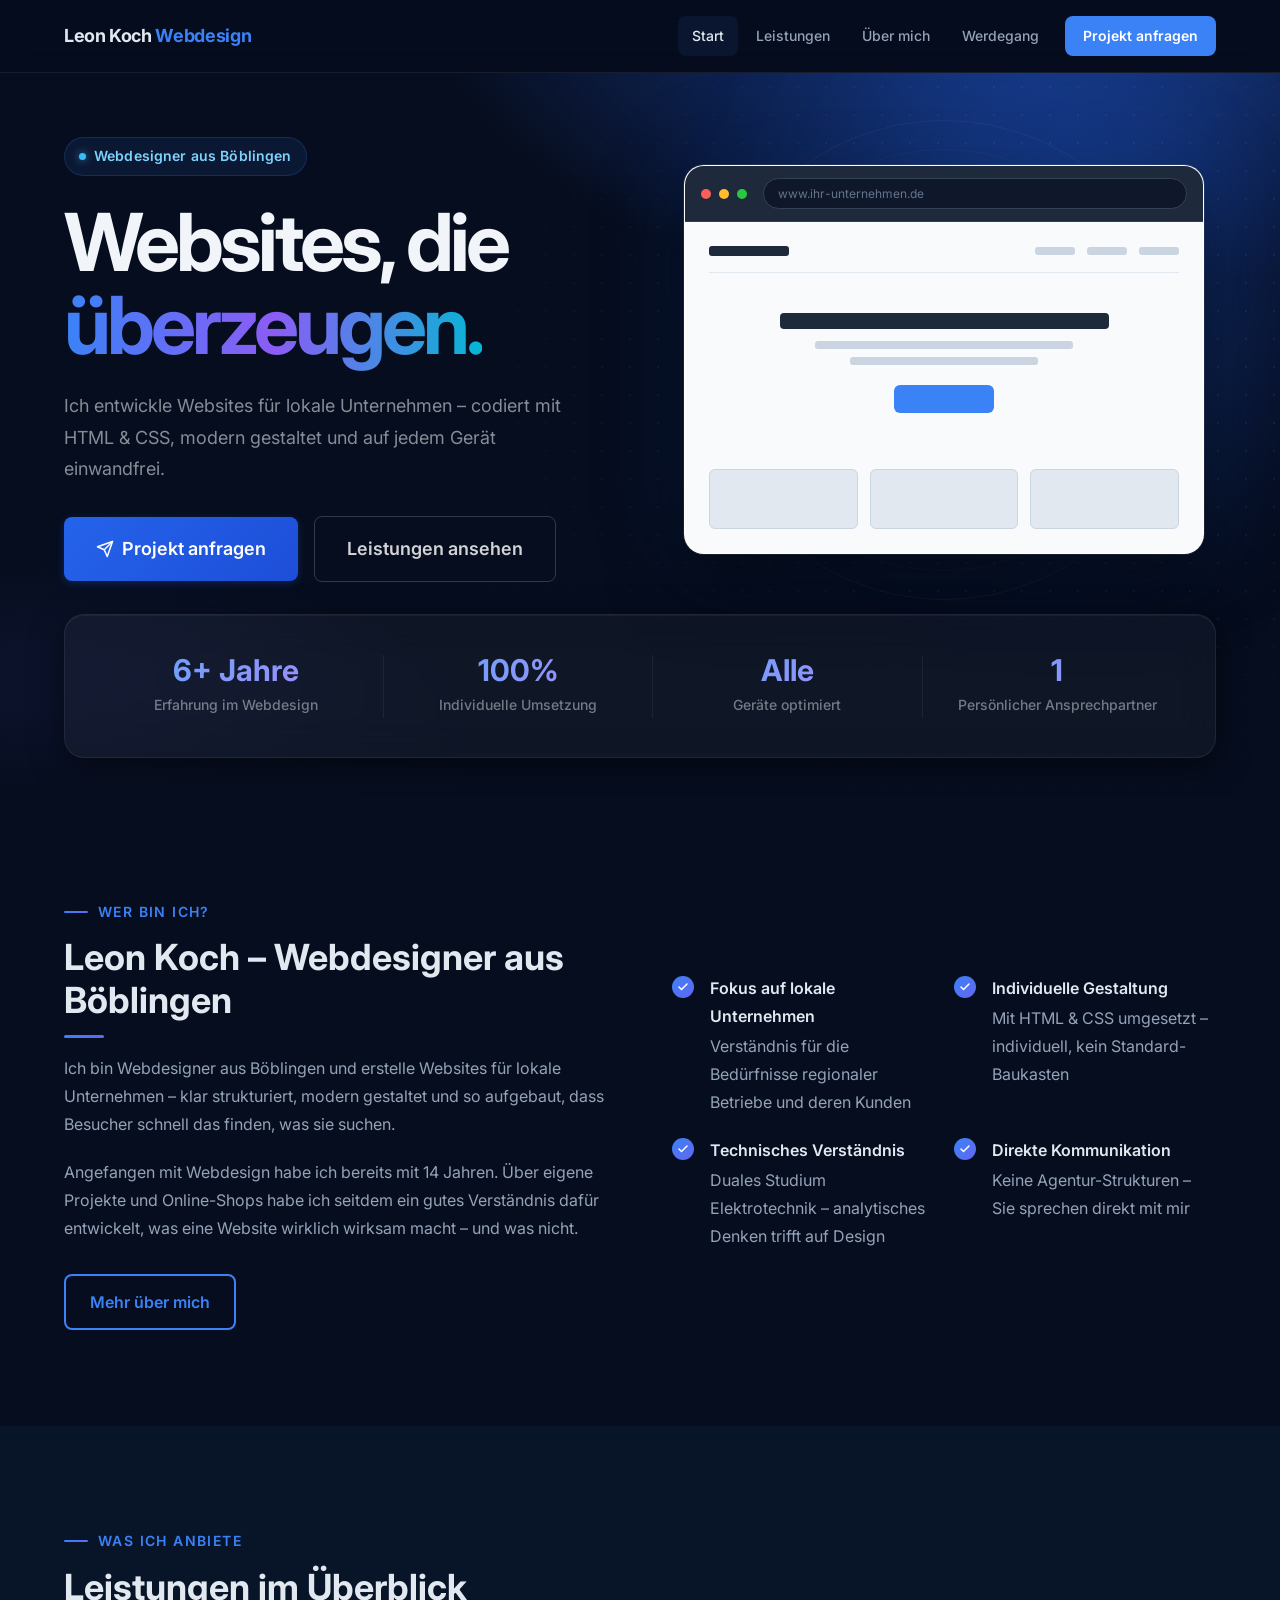
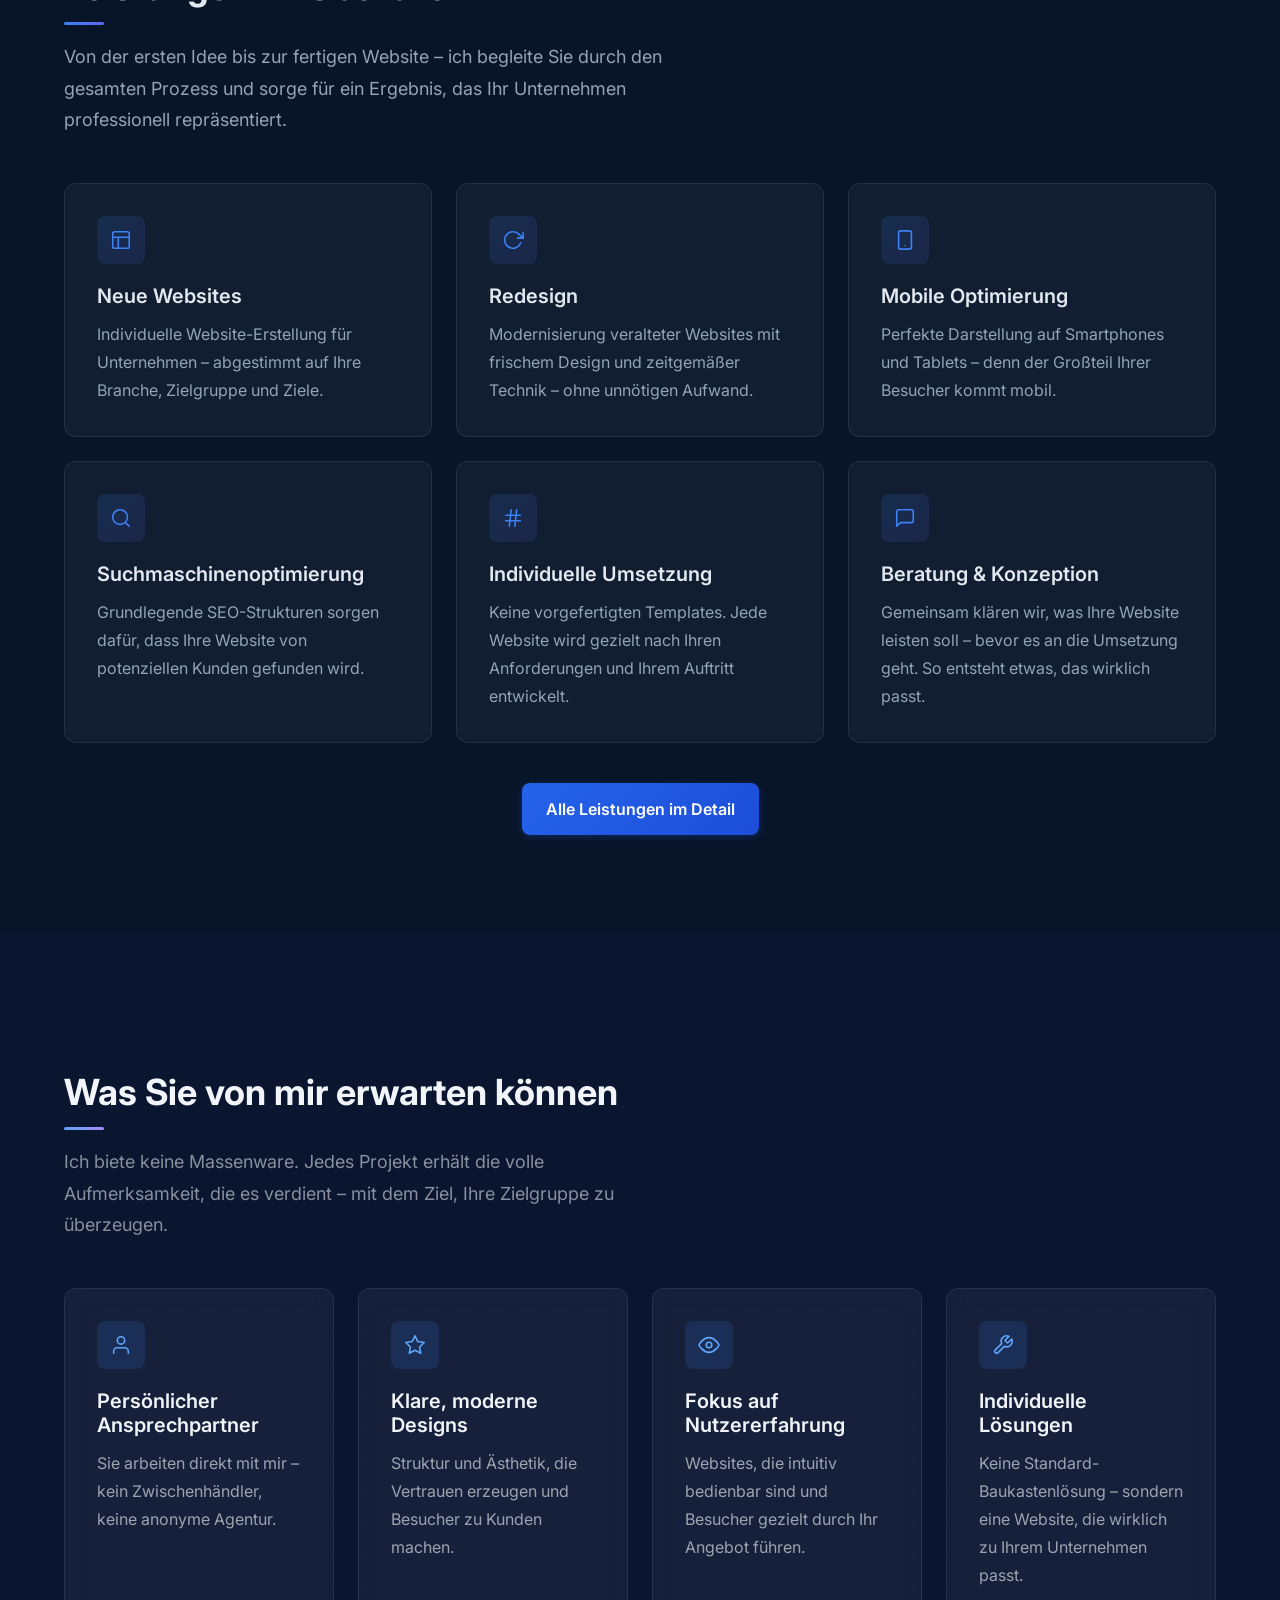
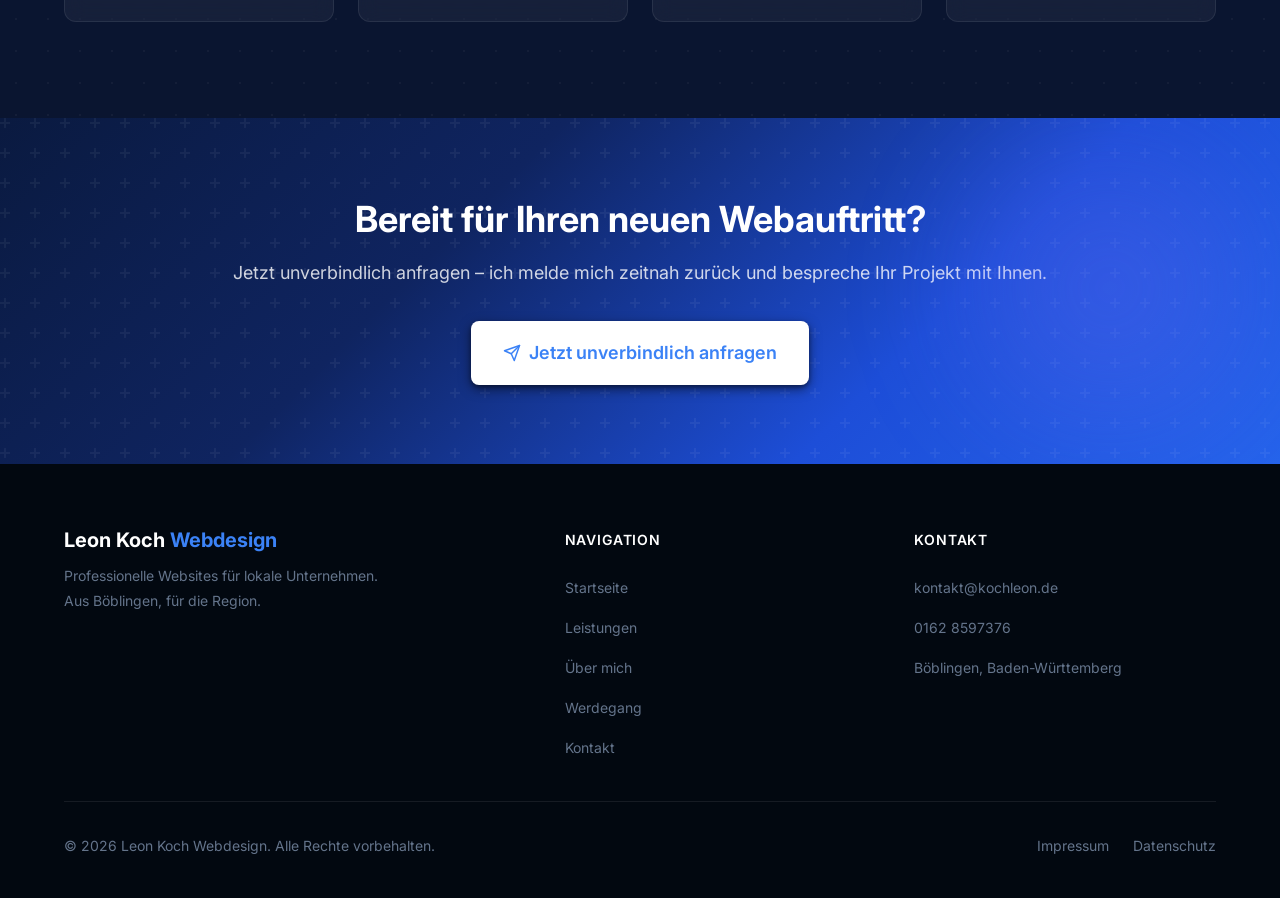
==== commit 40848f85: "Update email to kontakt@kochleon.de everywhere; integrate Formspree into contact form with success/e" ====
--- a/index.html
+++ b/index.html
@@ -3,8 +3,67 @@
 <head>
   <meta charset="UTF-8">
   <meta name="viewport" content="width=device-width, initial-scale=1.0">
-  <meta name="description" content="Leon Koch Webdesign – Professionelle Websites für lokale Unternehmen aus Böblingen. Individuelle Gestaltung, responsive Design und klare Struktur.">
-  <title>Leon Koch Webdesign – Moderne Websites für Unternehmen</title>
+  <meta name="description" content="Webdesigner aus Böblingen – Leon Koch erstellt professionelle Websites mit HTML & CSS für lokale Unternehmen. Individuell, modern, responsive. Jetzt anfragen.">
+  <meta name="keywords" content="Webdesigner Böblingen, Webdesign Böblingen, Website erstellen Böblingen, HTML CSS Website, Webdesign Stuttgart, lokales Webdesign">
+  <meta name="author" content="Leon Koch">
+  <meta name="robots" content="index, follow">
+  <title>Webdesigner Böblingen | Leon Koch – Websites mit HTML &amp; CSS</title>
+  <link rel="canonical" href="https://kochleon.de/">
+
+  <!-- Open Graph -->
+  <meta property="og:type" content="website">
+  <meta property="og:url" content="https://kochleon.de/">
+  <meta property="og:title" content="Webdesigner Böblingen | Leon Koch – Websites mit HTML & CSS">
+  <meta property="og:description" content="Professionelle Websites für lokale Unternehmen aus Böblingen – individuell mit HTML & CSS umgesetzt, modern gestaltet, auf jedem Gerät einwandfrei.">
+  <meta property="og:locale" content="de_DE">
+  <meta property="og:site_name" content="Leon Koch Webdesign">
+
+  <!-- JSON-LD Structured Data -->
+  <script type="application/ld+json">
+  {
+    "@context": "https://schema.org",
+    "@graph": [
+      {
+        "@type": "LocalBusiness",
+        "@id": "https://kochleon.de/#business",
+        "name": "Leon Koch Webdesign",
+        "description": "Professionelle Websites für lokale Unternehmen – individuell mit HTML & CSS umgesetzt.",
+        "url": "https://kochleon.de/",
+        "telephone": "+491628597376",
+        "email": "kontakt@kochleon.de",
+        "founder": { "@type": "Person", "name": "Leon Koch" },
+        "address": {
+          "@type": "PostalAddress",
+          "streetAddress": "Freiburger Allee 24",
+          "addressLocality": "Böblingen",
+          "postalCode": "71034",
+          "addressCountry": "DE"
+        },
+        "areaServed": ["Böblingen", "Stuttgart", "Sindelfingen", "Baden-Württemberg"],
+        "priceRange": "€€",
+        "knowsLanguage": "de",
+        "sameAs": []
+      },
+      {
+        "@type": "WebSite",
+        "@id": "https://kochleon.de/#website",
+        "url": "https://kochleon.de/",
+        "name": "Leon Koch Webdesign",
+        "inLanguage": "de-DE"
+      },
+      {
+        "@type": "WebPage",
+        "@id": "https://kochleon.de/#webpage",
+        "url": "https://kochleon.de/",
+        "name": "Webdesigner Böblingen | Leon Koch",
+        "isPartOf": { "@id": "https://kochleon.de/#website" },
+        "about": { "@id": "https://kochleon.de/#business" },
+        "inLanguage": "de-DE"
+      }
+    ]
+  }
+  </script>
+
   <link rel="preconnect" href="https://fonts.googleapis.com">
   <link rel="preconnect" href="https://fonts.gstatic.com" crossorigin>
   <link href="https://fonts.googleapis.com/css2?family=Inter:wght@400;500;600;700&display=swap" rel="stylesheet">
@@ -132,7 +191,7 @@
     <!-- ===== KURZVORSTELLUNG ===== -->
     <section class="section" aria-label="Über Leon Koch">
       <div class="container">
-        <div style="display:grid; grid-template-columns:1fr 1fr; gap:var(--sp-16); align-items:center;">
+        <div class="kurzvorstellung-grid" style="display:grid; grid-template-columns:1fr 1fr; gap:var(--sp-16); align-items:center;">
 
           <div>
             <span class="section-label">Wer bin ich?</span>
@@ -354,7 +413,7 @@
         <div>
           <p class="footer__col-title">Kontakt</p>
           <ul class="footer__links">
-            <li><a href="mailto:kontakt@leonkoch.de" class="footer__link">kontakt@leonkoch.de</a></li>
+            <li><a href="mailto:kontakt@kochleon.de" class="footer__link">kontakt@kochleon.de</a></li>
             <li><a href="tel:+491628597376"         class="footer__link">0162 8597376</a></li>
             <li><span class="footer__link">Böblingen, Baden-Württemberg</span></li>
           </ul>
--- a/css/style.css
+++ b/css/style.css
@@ -85,13 +85,15 @@
 
 /* ---------- Reset ---------- */
 *, *::before, *::after { box-sizing: border-box; margin: 0; padding: 0; }
-html { scroll-behavior: smooth; font-size: 16px; }
+html { scroll-behavior: smooth; font-size: 16px; overflow-x: hidden; max-width: 100%; }
 body {
   font-family: var(--font);
   font-size: var(--fs-base);
   line-height: var(--lh-relaxed);
   color: var(--clr-text);
   background: var(--clr-bg);
+  overflow-x: hidden;
+  max-width: 100%;
   -webkit-font-smoothing: antialiased;
   -moz-osx-font-smoothing: grayscale;
 }
@@ -1404,21 +1406,29 @@
 
 /* Mobile (≤768px) */
 @media (max-width: 768px) {
-  :root { --gutter: 1.25rem; }
-
-  .section { padding-block: var(--sp-16); }
-  .hero { padding-block: var(--sp-12) var(--sp-16); }
-
-  /* Mobile Nav */
-  .nav-toggle-label {
-    display: flex;
-    z-index: 110;
-  }
+  :root { --gutter: 1.125rem; }
+
+  /* ── Spacing ── */
+  .section { padding-block: var(--sp-12); }
+  .hero { padding-block: var(--sp-8) var(--sp-10); }
+  .page-hero { padding-block: var(--sp-10) var(--sp-8); }
+  .cta-section { padding-block: var(--sp-16); }
+  .footer { padding-block: var(--sp-12) var(--sp-8); }
+
+  /* ── Typography ── */
+  .section-subtitle { font-size: var(--fs-base); margin-bottom: var(--sp-8); }
+  .hero__subtitle { font-size: var(--fs-base); }
+  .hero__title { line-height: 1.1; letter-spacing: -0.04em; }
+
+  /* ── Mobile Nav ── */
+  .nav-toggle-label { display: flex; z-index: 110; }
   .nav {
     position: fixed;
     top: 0; left: 0;
     width: 100%; height: 100dvh;
-    background: var(--clr-bg);
+    background: rgba(6,13,30,.97);
+    backdrop-filter: blur(20px);
+    -webkit-backdrop-filter: blur(20px);
     display: flex;
     align-items: center;
     justify-content: center;
@@ -1426,16 +1436,11 @@
     transition: transform var(--tr-slow);
     z-index: 100;
   }
-  .nav-toggle:checked ~ .nav {
-    transform: translateX(0);
-  }
-  /* Animate hamburger to X */
+  .nav-toggle:checked ~ .nav { transform: translateX(0); }
   .nav-toggle:checked ~ .nav-toggle-label span:nth-child(1) {
     transform: translateY(7px) rotate(45deg);
   }
-  .nav-toggle:checked ~ .nav-toggle-label span:nth-child(2) {
-    opacity: 0;
-  }
+  .nav-toggle:checked ~ .nav-toggle-label span:nth-child(2) { opacity: 0; }
   .nav-toggle:checked ~ .nav-toggle-label span:nth-child(3) {
     transform: translateY(-7px) rotate(-45deg);
   }
@@ -1450,49 +1455,83 @@
     padding: var(--sp-4) var(--sp-6);
     width: 100%;
     text-align: center;
+    border-radius: var(--radius-lg);
   }
   .nav__link--cta {
     margin-left: 0;
     margin-top: var(--sp-4);
     text-align: center;
     font-size: var(--fs-xl);
+    border-radius: var(--radius-lg);
   }
 
+  /* ── Hero ── */
+  .hero__eyebrow { font-size: var(--fs-xs); padding: 0.3rem 0.75rem; }
+  .hero__actions {
+    flex-direction: column;
+    align-items: stretch;
+    gap: var(--sp-3);
+  }
+  .hero__actions .btn { width: 100%; justify-content: center; }
+
+  /* ── Grids ── */
   .card-grid { grid-template-columns: 1fr; }
+  .card-grid--2 { grid-template-columns: 1fr; }
   .card-grid--4 { grid-template-columns: 1fr 1fr; }
-
-  .stats-bar {
-    grid-template-columns: 1fr 1fr;
-    padding: var(--sp-8);
-    gap: var(--sp-5);
+  .kurzvorstellung-grid { grid-template-columns: 1fr !important; }
+  .feature-list { grid-template-columns: 1fr; }
+
+  /* ── Cards ── */
+  .card { padding: var(--sp-5); }
+  .card__icon { width: 40px; height: 40px; margin-bottom: var(--sp-4); }
+  .card__title { font-size: var(--fs-lg); }
+
+  /* ── Service Cards ── */
+  .service-card {
+    padding: var(--sp-5);
+    grid-template-columns: 1fr;
+    gap: var(--sp-2);
   }
-
-  .feature-list { grid-template-columns: 1fr; }
-
+  .service-card__number {
+    font-size: var(--fs-2xl);
+    min-width: auto;
+  }
+
+  /* ── Feature Items: card-style on mobile ── */
+  .feature-item {
+    background: rgba(255,255,255,.035);
+    border: 1px solid rgba(255,255,255,.07);
+    border-radius: var(--radius);
+    padding: var(--sp-4);
+  }
+
+  /* ── Stats ── */
+  .stats-bar { display: none; }
+
+  /* ── Profile ── */
+  .profile-image { max-width: 180px; }
+
+  /* ── Timeline ── */
+  .timeline { padding-left: var(--sp-8); }
+  .timeline__item { padding-bottom: var(--sp-8); }
+
+  /* ── Footer ── */
   .footer__inner { grid-template-columns: 1fr; gap: var(--sp-8); }
   .footer__brand { grid-column: auto; }
-
-  .service-card { padding: var(--sp-6); }
-
-  .footer__bottom {
-    flex-direction: column;
-    text-align: center;
-  }
-
+  .footer__bottom { flex-direction: column; text-align: center; }
+
+  /* ── Forms ── */
   .form-card { padding: var(--sp-6); }
 
-  .cta-section__inner .btn--lg {
-    width: 100%;
-    justify-content: center;
-  }
+  /* ── CTA ── */
+  .cta-section__inner .btn--lg { width: 100%; justify-content: center; }
 }
 
 /* Small mobile (≤400px) */
 @media (max-width: 400px) {
+  :root { --gutter: 1rem; }
   .card-grid--4 { grid-template-columns: 1fr; }
-  .stats-bar { grid-template-columns: 1fr; }
-  .hero__actions { flex-direction: column; }
-  .hero__actions .btn { width: 100%; justify-content: center; }
+  .hero__title { letter-spacing: -0.03em; }
 }
 
 /* ============================================================
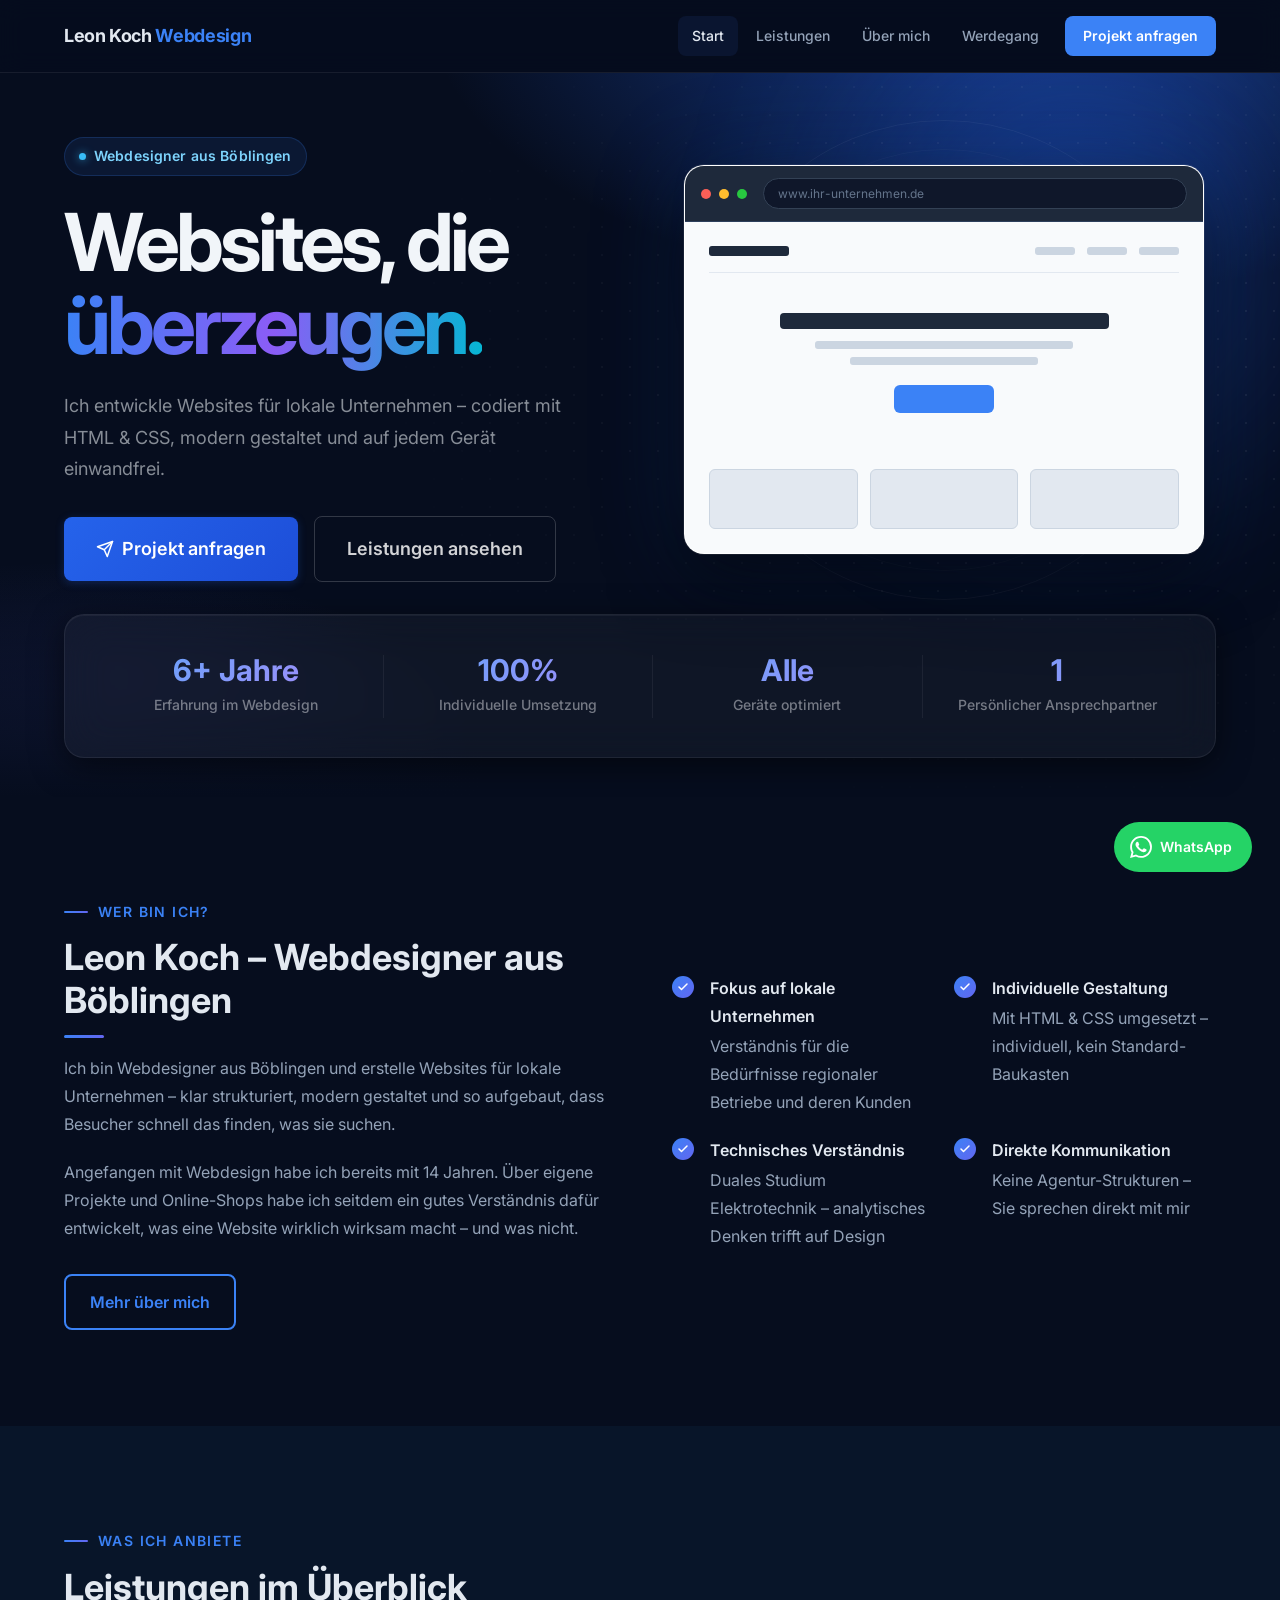
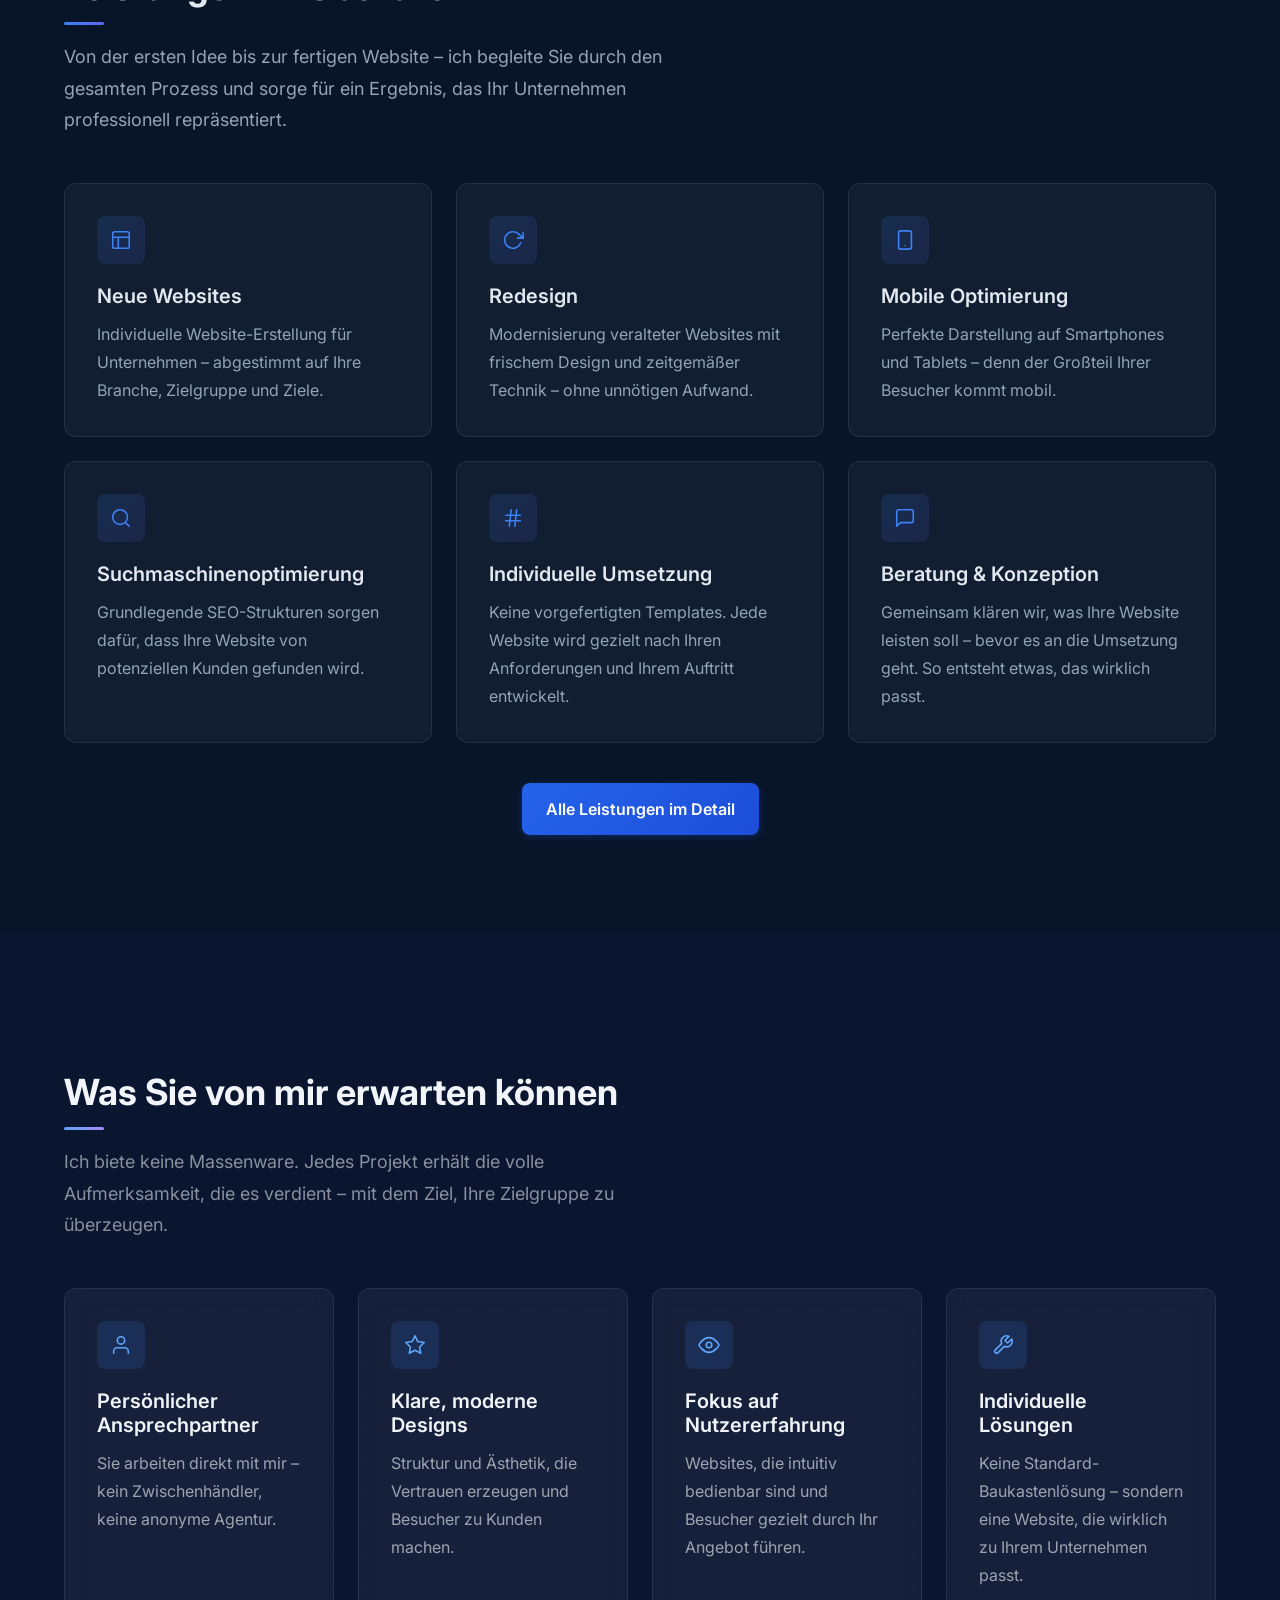
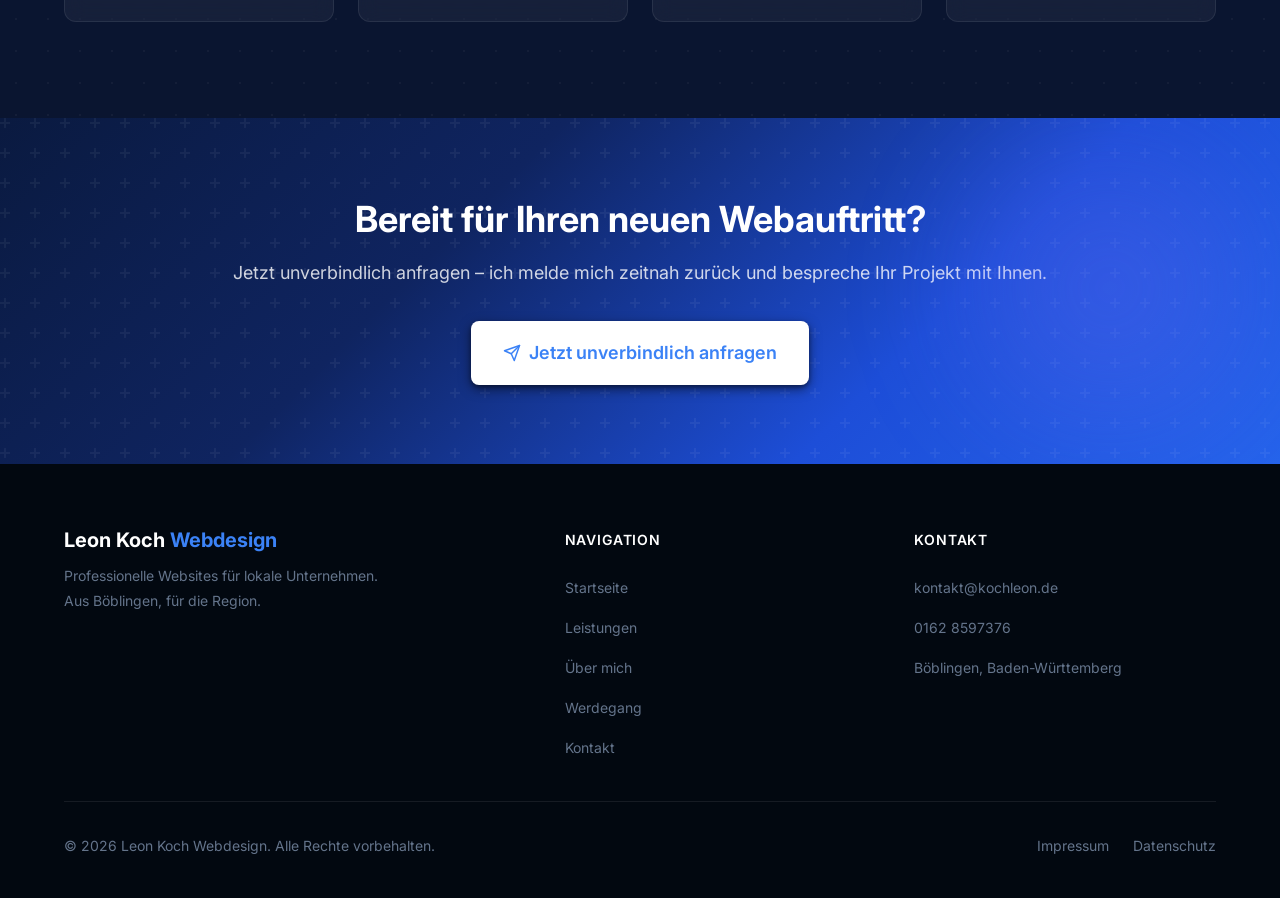
==== commit 4a1f6dc7: "Add floating WhatsApp button to all pages; increase hero title size on mobile" ====
--- a/index.html
+++ b/index.html
@@ -432,5 +432,9 @@
   </footer>
 
   <script src="js/main.js" defer></script>
+  <a href="https://wa.me/491628597376" class="whatsapp-fab" target="_blank" rel="noopener noreferrer" aria-label="Per WhatsApp kontaktieren">
+    <svg xmlns="http://www.w3.org/2000/svg" viewBox="0 0 24 24" fill="currentColor" aria-hidden="true"><path d="M17.472 14.382c-.297-.149-1.758-.867-2.03-.967-.273-.099-.471-.148-.67.15-.197.297-.767.966-.94 1.164-.173.199-.347.223-.644.075-.297-.15-1.255-.463-2.39-1.475-.883-.788-1.48-1.761-1.653-2.059-.173-.297-.018-.458.13-.606.134-.133.298-.347.446-.52.149-.174.198-.298.298-.497.099-.198.05-.371-.025-.52-.075-.149-.669-1.612-.916-2.207-.242-.579-.487-.5-.669-.51-.173-.008-.371-.01-.57-.01-.198 0-.52.074-.792.372-.272.297-1.04 1.016-1.04 2.479 0 1.462 1.065 2.875 1.213 3.074.149.198 2.096 3.2 5.077 4.487.709.306 1.262.489 1.694.625.712.227 1.36.195 1.871.118.571-.085 1.758-.719 2.006-1.413.248-.694.248-1.289.173-1.413-.074-.124-.272-.198-.57-.347m-5.421 7.403h-.004a9.87 9.87 0 0 1-5.031-1.378l-.361-.214-3.741.982.998-3.648-.235-.374a9.86 9.86 0 0 1-1.51-5.26c.001-5.45 4.436-9.884 9.888-9.884 2.64 0 5.122 1.03 6.988 2.898a9.825 9.825 0 0 1 2.893 6.994c-.003 5.45-4.437 9.884-9.885 9.884m8.413-18.297A11.815 11.815 0 0 0 12.05 0C5.495 0 .16 5.335.157 11.892c0 2.096.547 4.142 1.588 5.945L.057 24l6.305-1.654a11.882 11.882 0 0 0 5.683 1.448h.005c6.554 0 11.89-5.335 11.893-11.893a11.821 11.821 0 0 0-3.48-8.413z"/></svg>
+    <span class="whatsapp-fab__label">WhatsApp</span>
+  </a>
 </body>
 </html>
--- a/css/style.css
+++ b/css/style.css
@@ -1058,6 +1058,40 @@
 }
 .skip-link:focus { top: var(--sp-4); }
 
+/* ---------- WhatsApp FAB ---------- */
+@keyframes whatsapp-pulse {
+  0%, 100% { box-shadow: 0 4px 20px rgba(37,211,102,.45), 0 0 0 0 rgba(37,211,102,.35); }
+  60%       { box-shadow: 0 4px 20px rgba(37,211,102,.45), 0 0 0 12px rgba(37,211,102,0); }
+}
+.whatsapp-fab {
+  position: fixed;
+  bottom: 1.75rem;
+  right: 1.75rem;
+  z-index: 200;
+  display: flex;
+  align-items: center;
+  gap: 0.5rem;
+  background: #25D366;
+  color: #fff;
+  padding: 0.8rem 1.25rem 0.8rem 1rem;
+  border-radius: var(--radius-full);
+  font-size: var(--fs-sm);
+  font-weight: var(--fw-semibold);
+  text-decoration: none;
+  animation: whatsapp-pulse 2.8s ease-in-out infinite;
+  transition: transform 150ms ease, box-shadow 150ms ease;
+}
+.whatsapp-fab:hover {
+  transform: translateY(-3px) scale(1.04);
+  box-shadow: 0 8px 32px rgba(37,211,102,.55);
+  animation: none;
+}
+.whatsapp-fab svg { width: 22px; height: 22px; flex-shrink: 0; }
+@media (max-width: 768px) {
+  .whatsapp-fab { padding: 0.9rem; bottom: 1.25rem; right: 1.25rem; }
+  .whatsapp-fab__label { display: none; }
+}
+
 /* ---------- Utilities ---------- */
 .text-center  { text-align: center; }
 .text-accent  { color: var(--clr-accent); }
@@ -1418,7 +1452,7 @@
   /* ── Typography ── */
   .section-subtitle { font-size: var(--fs-base); margin-bottom: var(--sp-8); }
   .hero__subtitle { font-size: var(--fs-base); }
-  .hero__title { line-height: 1.1; letter-spacing: -0.04em; }
+  .hero__title { font-size: clamp(2.5rem, 11vw, 3rem); line-height: 1.05; letter-spacing: -0.04em; }
 
   /* ── Mobile Nav ── */
   .nav-toggle-label { display: flex; z-index: 110; }
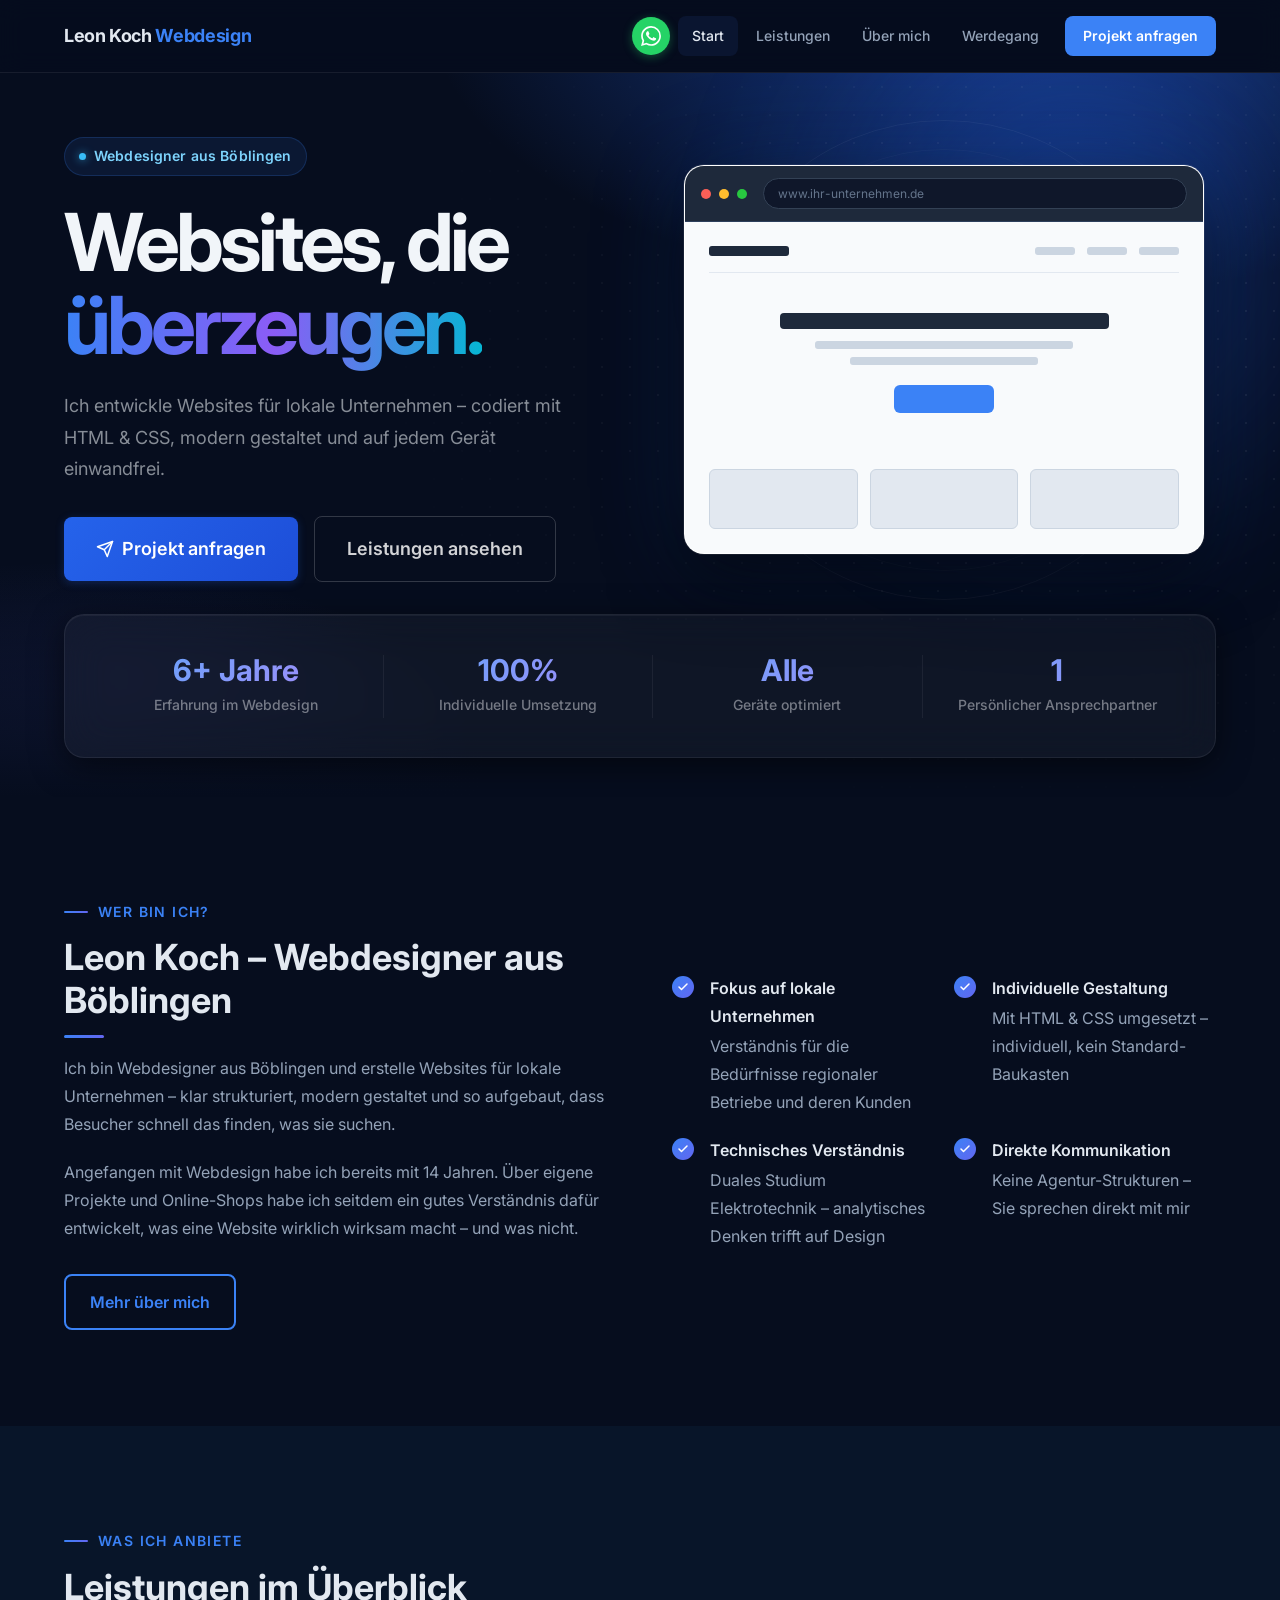
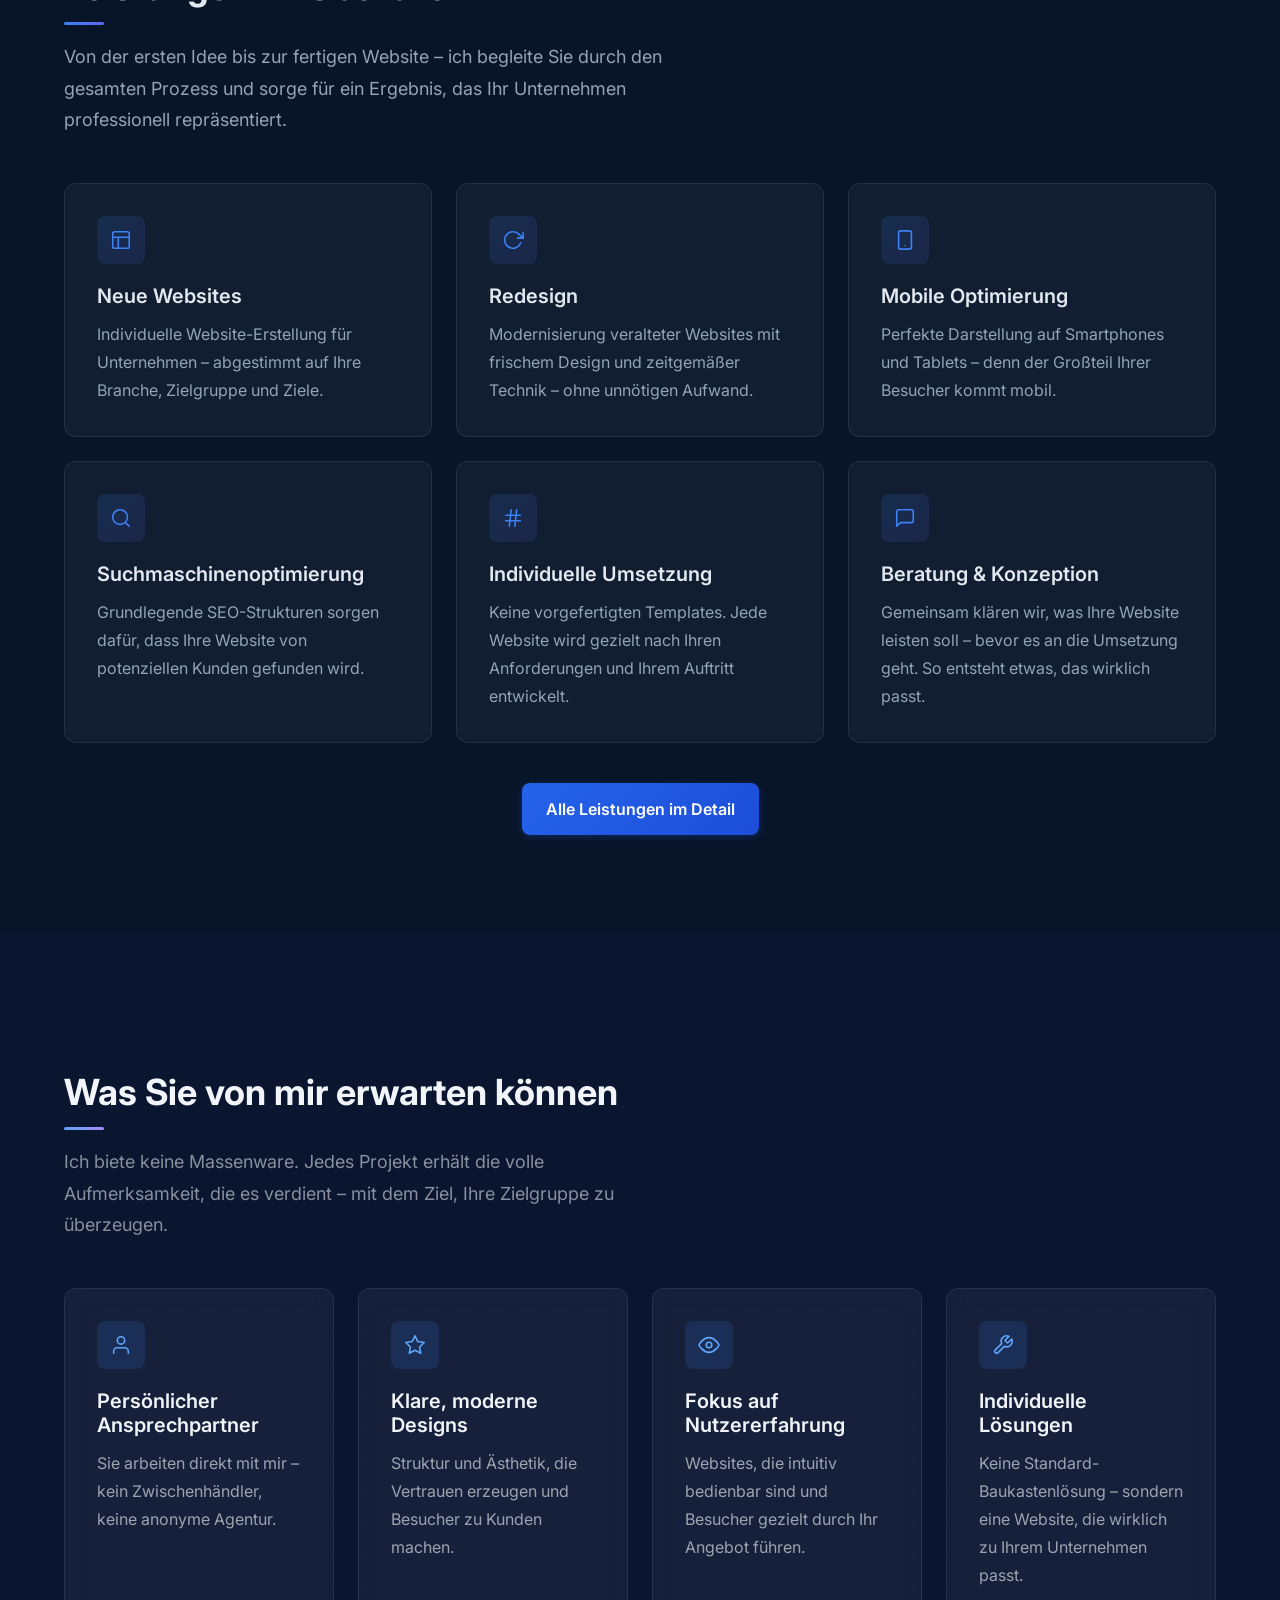
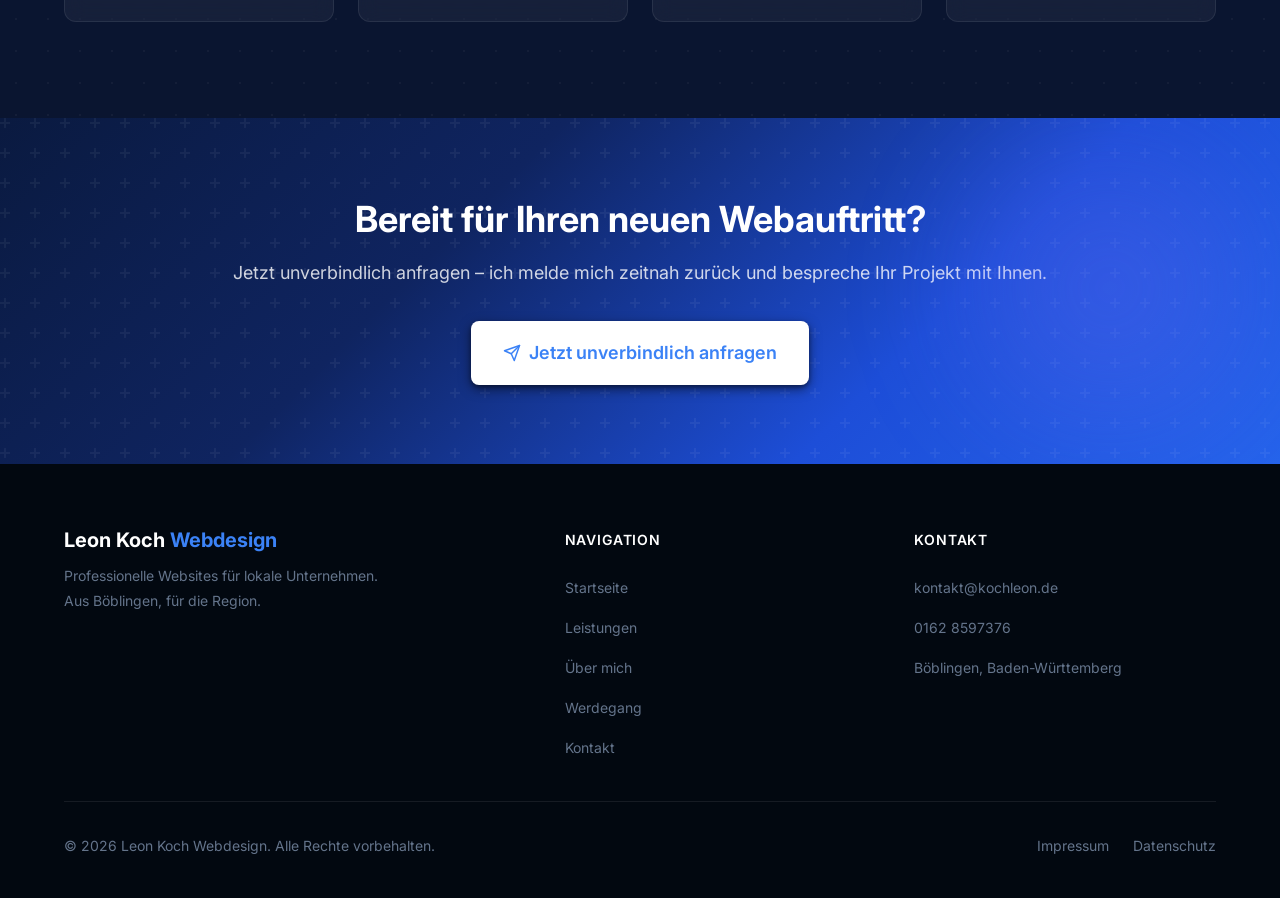
==== commit cfb4d445: "Move WhatsApp button into sticky header; remove floating FAB" ====
--- a/index.html
+++ b/index.html
@@ -82,6 +82,8 @@
       </a>
 
       <input type="checkbox" id="nav-toggle" class="nav-toggle sr-only">
+      <div class="header__right">
+        <a href="https://wa.me/491628597376" class="header__wa-btn" target="_blank" rel="noopener noreferrer" aria-label="Per WhatsApp kontaktieren"><svg xmlns="http://www.w3.org/2000/svg" viewBox="0 0 24 24" fill="currentColor" aria-hidden="true"><path d="M17.472 14.382c-.297-.149-1.758-.867-2.03-.967-.273-.099-.471-.148-.67.15-.197.297-.767.966-.94 1.164-.173.199-.347.223-.644.075-.297-.15-1.255-.463-2.39-1.475-.883-.788-1.48-1.761-1.653-2.059-.173-.297-.018-.458.13-.606.134-.133.298-.347.446-.52.149-.174.198-.298.298-.497.099-.198.05-.371-.025-.52-.075-.149-.669-1.612-.916-2.207-.242-.579-.487-.5-.669-.51-.173-.008-.371-.01-.57-.01-.198 0-.52.074-.792.372-.272.297-1.04 1.016-1.04 2.479 0 1.462 1.065 2.875 1.213 3.074.149.198 2.096 3.2 5.077 4.487.709.306 1.262.489 1.694.625.712.227 1.36.195 1.871.118.571-.085 1.758-.719 2.006-1.413.248-.694.248-1.289.173-1.413-.074-.124-.272-.198-.57-.347m-5.421 7.403h-.004a9.87 9.87 0 0 1-5.031-1.378l-.361-.214-3.741.982.998-3.648-.235-.374a9.86 9.86 0 0 1-1.51-5.26c.001-5.45 4.436-9.884 9.888-9.884 2.64 0 5.122 1.03 6.988 2.898a9.825 9.825 0 0 1 2.893 6.994c-.003 5.45-4.437 9.884-9.885 9.884m8.413-18.297A11.815 11.815 0 0 0 12.05 0C5.495 0 .16 5.335.157 11.892c0 2.096.547 4.142 1.588 5.945L.057 24l6.305-1.654a11.882 11.882 0 0 0 5.683 1.448h.005c6.554 0 11.89-5.335 11.893-11.893a11.821 11.821 0 0 0-3.48-8.413z"/></svg></a>
       <label for="nav-toggle" class="nav-toggle-label" aria-label="Navigation öffnen oder schließen">
         <span></span>
         <span></span>
@@ -97,7 +99,8 @@
           <li><a href="kontakt.html"     class="nav__link nav__link--cta">Projekt anfragen</a></li>
         </ul>
       </nav>
-    </div>
+          </div>
+</div>
   </header>
 
   <main id="main">
@@ -432,9 +435,6 @@
   </footer>
 
   <script src="js/main.js" defer></script>
-  <a href="https://wa.me/491628597376" class="whatsapp-fab" target="_blank" rel="noopener noreferrer" aria-label="Per WhatsApp kontaktieren">
-    <svg xmlns="http://www.w3.org/2000/svg" viewBox="0 0 24 24" fill="currentColor" aria-hidden="true"><path d="M17.472 14.382c-.297-.149-1.758-.867-2.03-.967-.273-.099-.471-.148-.67.15-.197.297-.767.966-.94 1.164-.173.199-.347.223-.644.075-.297-.15-1.255-.463-2.39-1.475-.883-.788-1.48-1.761-1.653-2.059-.173-.297-.018-.458.13-.606.134-.133.298-.347.446-.52.149-.174.198-.298.298-.497.099-.198.05-.371-.025-.52-.075-.149-.669-1.612-.916-2.207-.242-.579-.487-.5-.669-.51-.173-.008-.371-.01-.57-.01-.198 0-.52.074-.792.372-.272.297-1.04 1.016-1.04 2.479 0 1.462 1.065 2.875 1.213 3.074.149.198 2.096 3.2 5.077 4.487.709.306 1.262.489 1.694.625.712.227 1.36.195 1.871.118.571-.085 1.758-.719 2.006-1.413.248-.694.248-1.289.173-1.413-.074-.124-.272-.198-.57-.347m-5.421 7.403h-.004a9.87 9.87 0 0 1-5.031-1.378l-.361-.214-3.741.982.998-3.648-.235-.374a9.86 9.86 0 0 1-1.51-5.26c.001-5.45 4.436-9.884 9.888-9.884 2.64 0 5.122 1.03 6.988 2.898a9.825 9.825 0 0 1 2.893 6.994c-.003 5.45-4.437 9.884-9.885 9.884m8.413-18.297A11.815 11.815 0 0 0 12.05 0C5.495 0 .16 5.335.157 11.892c0 2.096.547 4.142 1.588 5.945L.057 24l6.305-1.654a11.882 11.882 0 0 0 5.683 1.448h.005c6.554 0 11.89-5.335 11.893-11.893a11.821 11.821 0 0 0-3.48-8.413z"/></svg>
-    <span class="whatsapp-fab__label">WhatsApp</span>
-  </a>
+  
 </body>
 </html>
--- a/css/style.css
+++ b/css/style.css
@@ -1058,39 +1058,31 @@
 }
 .skip-link:focus { top: var(--sp-4); }
 
-/* ---------- WhatsApp FAB ---------- */
-@keyframes whatsapp-pulse {
-  0%, 100% { box-shadow: 0 4px 20px rgba(37,211,102,.45), 0 0 0 0 rgba(37,211,102,.35); }
-  60%       { box-shadow: 0 4px 20px rgba(37,211,102,.45), 0 0 0 12px rgba(37,211,102,0); }
-}
-.whatsapp-fab {
-  position: fixed;
-  bottom: 1.75rem;
-  right: 1.75rem;
-  z-index: 200;
-  display: flex;
-  align-items: center;
-  gap: 0.5rem;
+/* ---------- WhatsApp Header Button ---------- */
+.header__right {
+  display: flex;
+  align-items: center;
+  gap: var(--sp-2);
+}
+.header__wa-btn {
+  display: flex;
+  align-items: center;
+  justify-content: center;
+  width: 38px;
+  height: 38px;
   background: #25D366;
+  border-radius: 50%;
   color: #fff;
-  padding: 0.8rem 1.25rem 0.8rem 1rem;
-  border-radius: var(--radius-full);
-  font-size: var(--fs-sm);
-  font-weight: var(--fw-semibold);
-  text-decoration: none;
-  animation: whatsapp-pulse 2.8s ease-in-out infinite;
-  transition: transform 150ms ease, box-shadow 150ms ease;
-}
-.whatsapp-fab:hover {
-  transform: translateY(-3px) scale(1.04);
-  box-shadow: 0 8px 32px rgba(37,211,102,.55);
-  animation: none;
-}
-.whatsapp-fab svg { width: 22px; height: 22px; flex-shrink: 0; }
-@media (max-width: 768px) {
-  .whatsapp-fab { padding: 0.9rem; bottom: 1.25rem; right: 1.25rem; }
-  .whatsapp-fab__label { display: none; }
-}
+  flex-shrink: 0;
+  box-shadow: 0 2px 10px rgba(37,211,102,.35);
+  transition: background 150ms ease, transform 150ms ease, box-shadow 150ms ease;
+}
+.header__wa-btn:hover {
+  background: #1ebe5d;
+  transform: scale(1.1);
+  box-shadow: 0 4px 18px rgba(37,211,102,.55);
+}
+.header__wa-btn svg { width: 20px; height: 20px; }
 
 /* ---------- Utilities ---------- */
 .text-center  { text-align: center; }
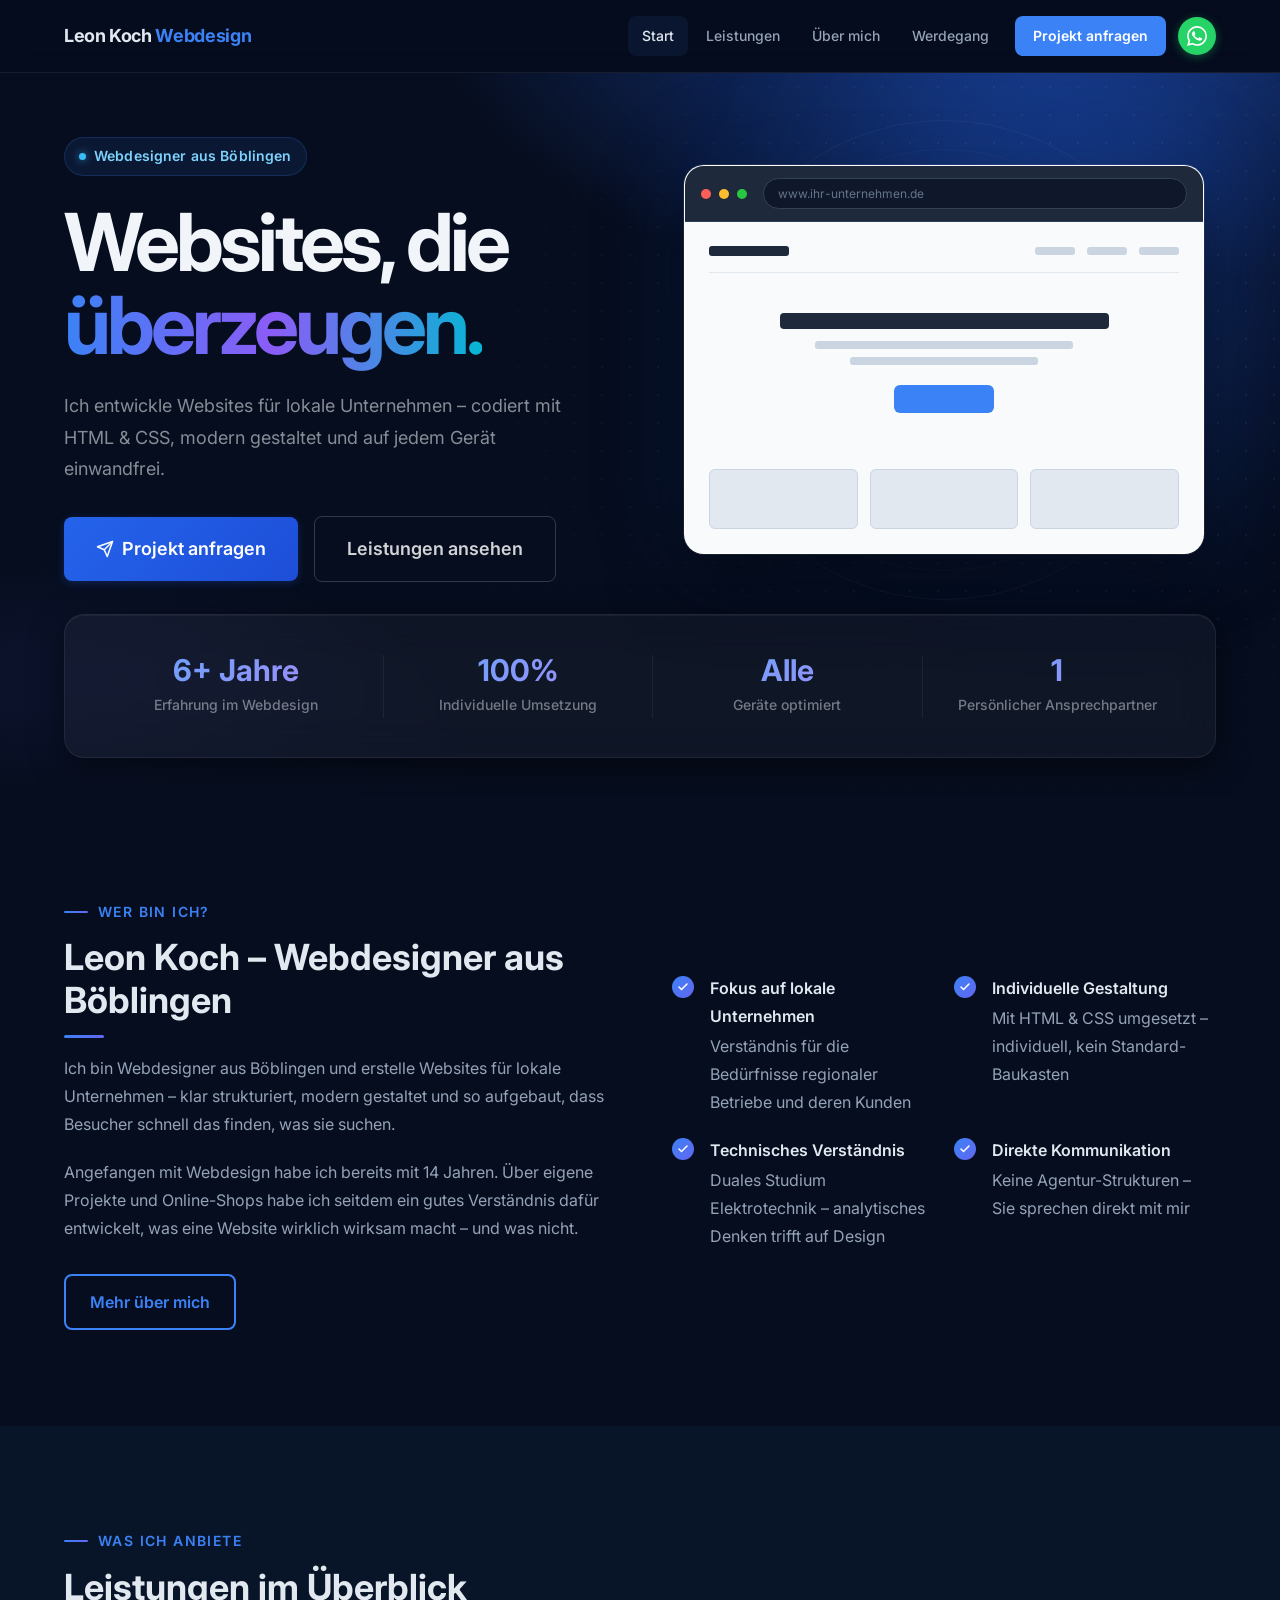
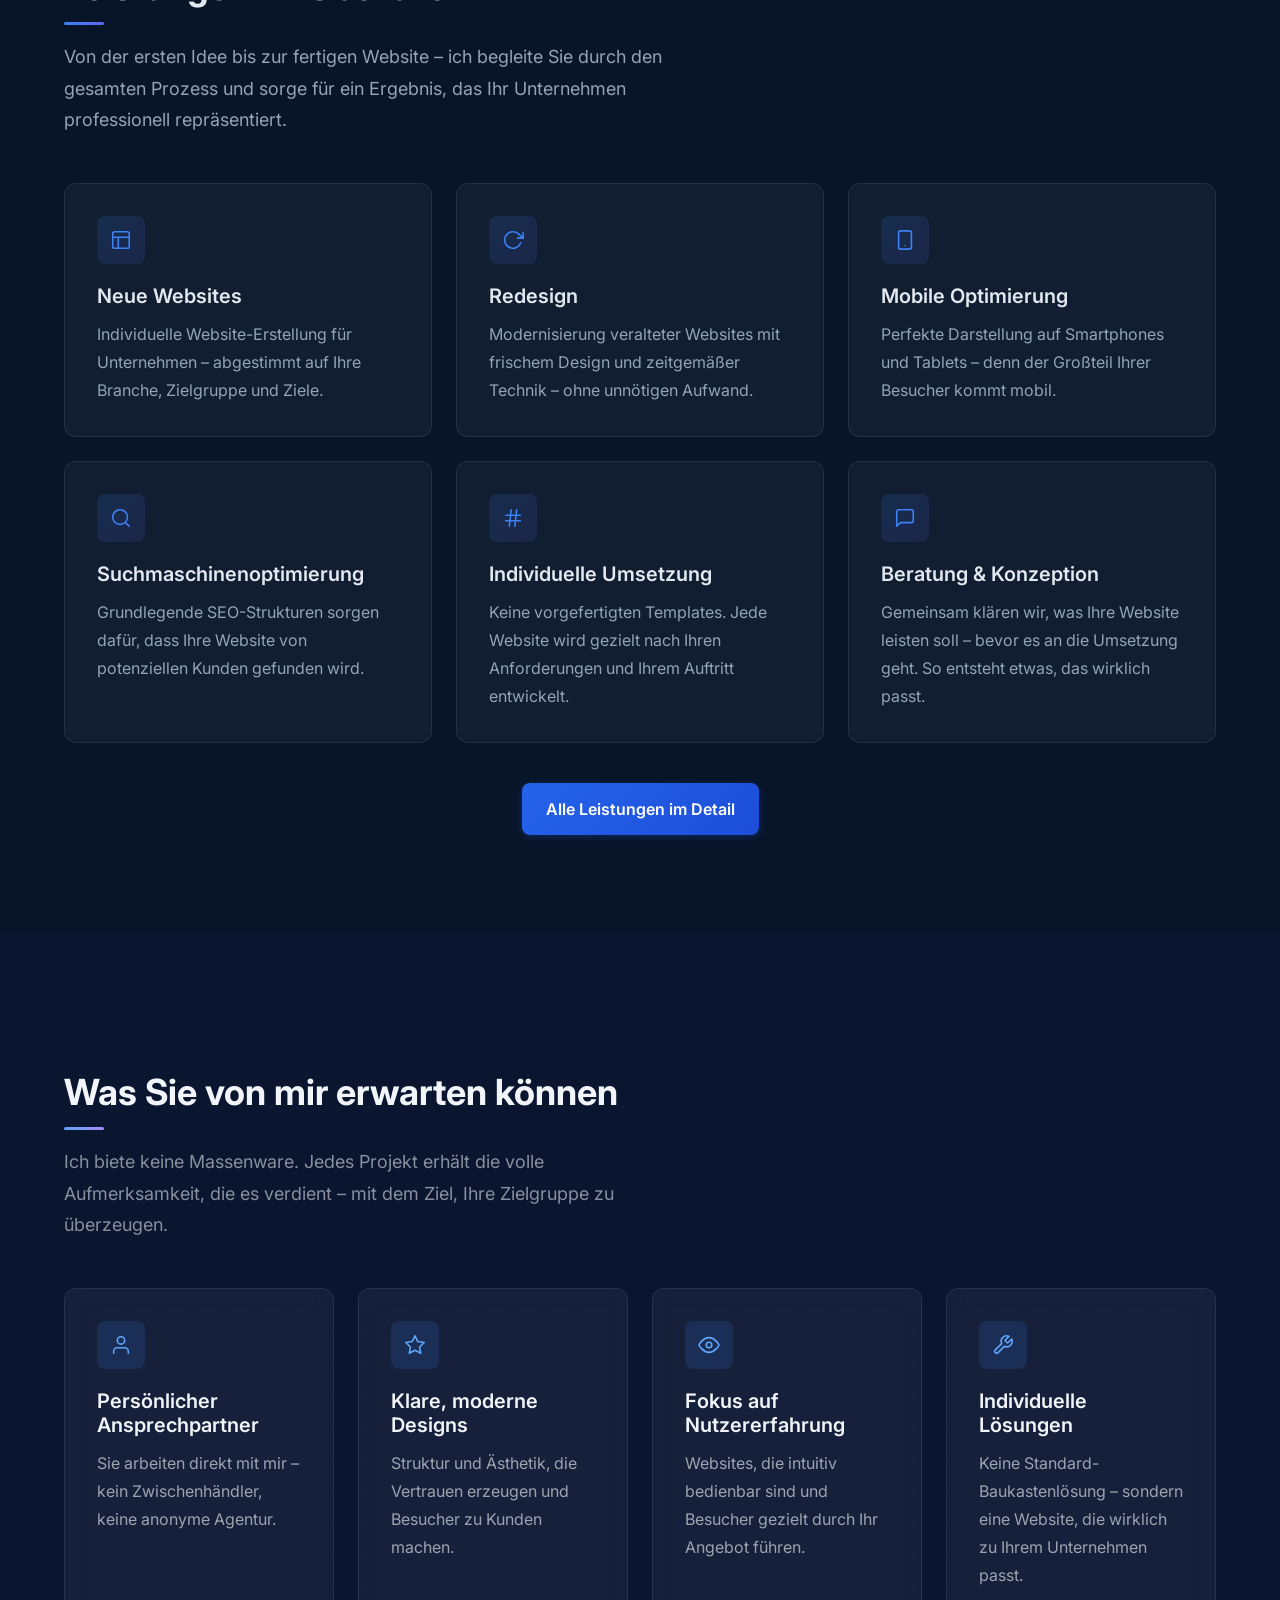
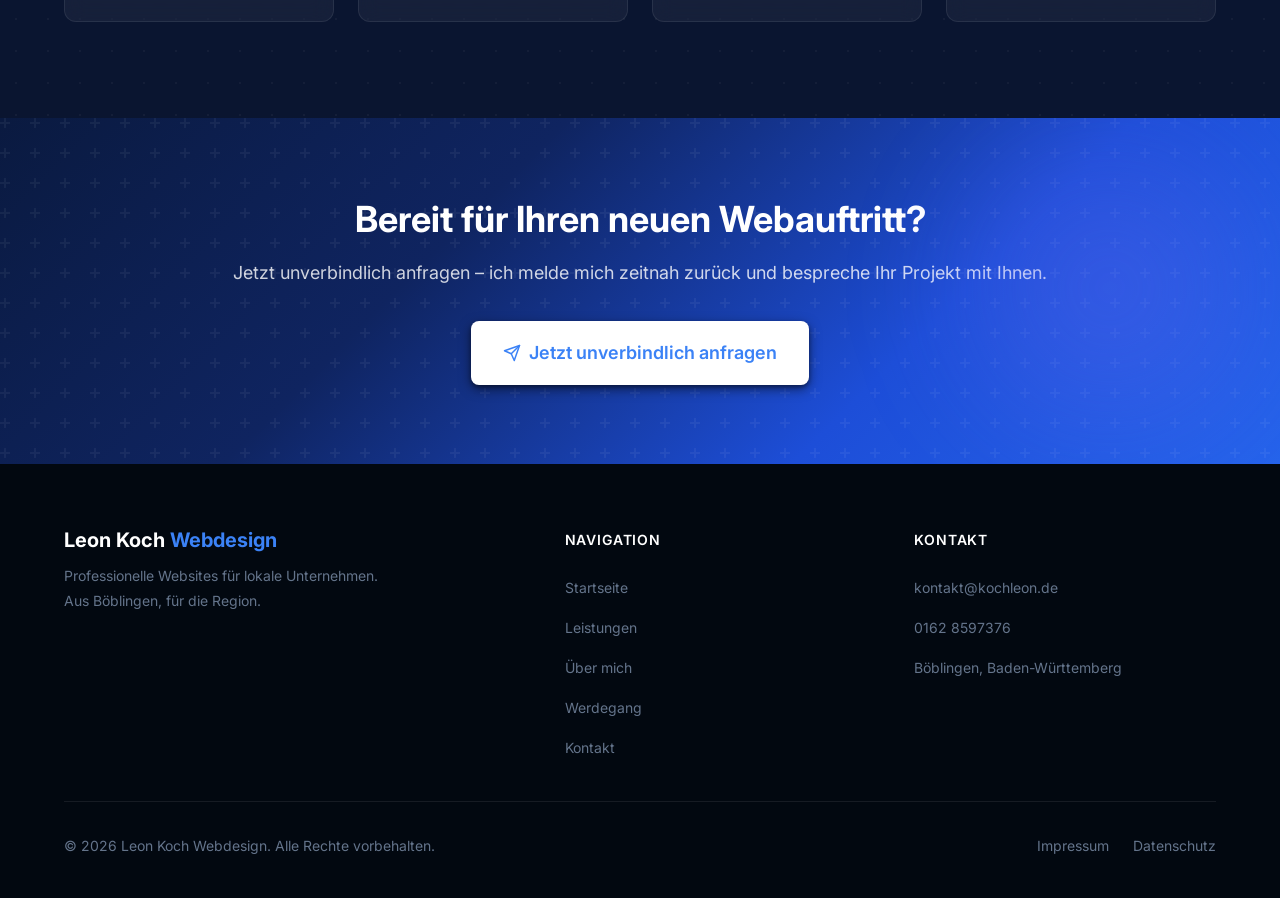
==== commit 3154bb4b: "Fix mobile hamburger menu; WA btn right of nav on desktop" ====
--- a/index.html
+++ b/index.html
@@ -82,14 +82,6 @@
       </a>
 
       <input type="checkbox" id="nav-toggle" class="nav-toggle sr-only">
-      <div class="header__right">
-        <a href="https://wa.me/491628597376" class="header__wa-btn" target="_blank" rel="noopener noreferrer" aria-label="Per WhatsApp kontaktieren"><svg xmlns="http://www.w3.org/2000/svg" viewBox="0 0 24 24" fill="currentColor" aria-hidden="true"><path d="M17.472 14.382c-.297-.149-1.758-.867-2.03-.967-.273-.099-.471-.148-.67.15-.197.297-.767.966-.94 1.164-.173.199-.347.223-.644.075-.297-.15-1.255-.463-2.39-1.475-.883-.788-1.48-1.761-1.653-2.059-.173-.297-.018-.458.13-.606.134-.133.298-.347.446-.52.149-.174.198-.298.298-.497.099-.198.05-.371-.025-.52-.075-.149-.669-1.612-.916-2.207-.242-.579-.487-.5-.669-.51-.173-.008-.371-.01-.57-.01-.198 0-.52.074-.792.372-.272.297-1.04 1.016-1.04 2.479 0 1.462 1.065 2.875 1.213 3.074.149.198 2.096 3.2 5.077 4.487.709.306 1.262.489 1.694.625.712.227 1.36.195 1.871.118.571-.085 1.758-.719 2.006-1.413.248-.694.248-1.289.173-1.413-.074-.124-.272-.198-.57-.347m-5.421 7.403h-.004a9.87 9.87 0 0 1-5.031-1.378l-.361-.214-3.741.982.998-3.648-.235-.374a9.86 9.86 0 0 1-1.51-5.26c.001-5.45 4.436-9.884 9.888-9.884 2.64 0 5.122 1.03 6.988 2.898a9.825 9.825 0 0 1 2.893 6.994c-.003 5.45-4.437 9.884-9.885 9.884m8.413-18.297A11.815 11.815 0 0 0 12.05 0C5.495 0 .16 5.335.157 11.892c0 2.096.547 4.142 1.588 5.945L.057 24l6.305-1.654a11.882 11.882 0 0 0 5.683 1.448h.005c6.554 0 11.89-5.335 11.893-11.893a11.821 11.821 0 0 0-3.48-8.413z"/></svg></a>
-      <label for="nav-toggle" class="nav-toggle-label" aria-label="Navigation öffnen oder schließen">
-        <span></span>
-        <span></span>
-        <span></span>
-      </label>
-
       <nav class="nav" aria-label="Hauptnavigation">
         <ul class="nav__list">
           <li><a href="index.html"       class="nav__link active">Start</a></li>
@@ -99,8 +91,15 @@
           <li><a href="kontakt.html"     class="nav__link nav__link--cta">Projekt anfragen</a></li>
         </ul>
       </nav>
-          </div>
-</div>
+      <div class="header__right">
+        <a href="https://wa.me/491628597376" class="header__wa-btn" target="_blank" rel="noopener noreferrer" aria-label="Per WhatsApp kontaktieren"><svg xmlns="http://www.w3.org/2000/svg" viewBox="0 0 24 24" fill="currentColor" aria-hidden="true"><path d="M17.472 14.382c-.297-.149-1.758-.867-2.03-.967-.273-.099-.471-.148-.67.15-.197.297-.767.966-.94 1.164-.173.199-.347.223-.644.075-.297-.15-1.255-.463-2.39-1.475-.883-.788-1.48-1.761-1.653-2.059-.173-.297-.018-.458.13-.606.134-.133.298-.347.446-.52.149-.174.198-.298.298-.497.099-.198.05-.371-.025-.52-.075-.149-.669-1.612-.916-2.207-.242-.579-.487-.5-.669-.51-.173-.008-.371-.01-.57-.01-.198 0-.52.074-.792.372-.272.297-1.04 1.016-1.04 2.479 0 1.462 1.065 2.875 1.213 3.074.149.198 2.096 3.2 5.077 4.487.709.306 1.262.489 1.694.625.712.227 1.36.195 1.871.118.571-.085 1.758-.719 2.006-1.413.248-.694.248-1.289.173-1.413-.074-.124-.272-.198-.57-.347m-5.421 7.403h-.004a9.87 9.87 0 0 1-5.031-1.378l-.361-.214-3.741.982.998-3.648-.235-.374a9.86 9.86 0 0 1-1.51-5.26c.001-5.45 4.436-9.884 9.888-9.884 2.64 0 5.122 1.03 6.988 2.898a9.825 9.825 0 0 1 2.893 6.994c-.003 5.45-4.437 9.884-9.885 9.884m8.413-18.297A11.815 11.815 0 0 0 12.05 0C5.495 0 .16 5.335.157 11.892c0 2.096.547 4.142 1.588 5.945L.057 24l6.305-1.654a11.882 11.882 0 0 0 5.683 1.448h.005c6.554 0 11.89-5.335 11.893-11.893a11.821 11.821 0 0 0-3.48-8.413z"/></svg></a>
+        <label for="nav-toggle" class="nav-toggle-label" aria-label="Navigation öffnen oder schließen">
+        <span></span>
+        <span></span>
+        <span></span>
+      </label>
+      </div>
+    </div>
   </header>
 
   <main id="main">
--- a/css/style.css
+++ b/css/style.css
@@ -85,14 +85,14 @@
 
 /* ---------- Reset ---------- */
 *, *::before, *::after { box-sizing: border-box; margin: 0; padding: 0; }
-html { scroll-behavior: smooth; font-size: 16px; overflow-x: hidden; max-width: 100%; }
+html { scroll-behavior: smooth; font-size: 16px; overflow-x: clip; max-width: 100%; }
 body {
   font-family: var(--font);
   font-size: var(--fs-base);
   line-height: var(--lh-relaxed);
   color: var(--clr-text);
   background: var(--clr-bg);
-  overflow-x: hidden;
+  overflow-x: clip;
   max-width: 100%;
   -webkit-font-smoothing: antialiased;
   -moz-osx-font-smoothing: grayscale;
@@ -243,9 +243,8 @@
 .header__inner {
   display: flex;
   align-items: center;
-  justify-content: space-between;
   height: 72px;
-  gap: var(--sp-8);
+  gap: var(--sp-3);
 }
 
 .header__logo {
@@ -258,6 +257,7 @@
 .header__logo span { color: var(--clr-accent); }
 
 /* Desktop Nav */
+.nav { margin-left: auto; }
 .nav__list {
   display: flex;
   align-items: center;
@@ -1447,8 +1447,10 @@
   .hero__title { font-size: clamp(2.5rem, 11vw, 3rem); line-height: 1.05; letter-spacing: -0.04em; }
 
   /* ── Mobile Nav ── */
+  .header__inner { justify-content: space-between; }
   .nav-toggle-label { display: flex; z-index: 110; }
   .nav {
+    margin-left: 0;
     position: fixed;
     top: 0; left: 0;
     width: 100%; height: 100dvh;
@@ -1463,11 +1465,11 @@
     z-index: 100;
   }
   .nav-toggle:checked ~ .nav { transform: translateX(0); }
-  .nav-toggle:checked ~ .nav-toggle-label span:nth-child(1) {
+  .nav-toggle:checked ~ .header__right .nav-toggle-label span:nth-child(1) {
     transform: translateY(7px) rotate(45deg);
   }
-  .nav-toggle:checked ~ .nav-toggle-label span:nth-child(2) { opacity: 0; }
-  .nav-toggle:checked ~ .nav-toggle-label span:nth-child(3) {
+  .nav-toggle:checked ~ .header__right .nav-toggle-label span:nth-child(2) { opacity: 0; }
+  .nav-toggle:checked ~ .header__right .nav-toggle-label span:nth-child(3) {
     transform: translateY(-7px) rotate(-45deg);
   }
   .nav__list {
